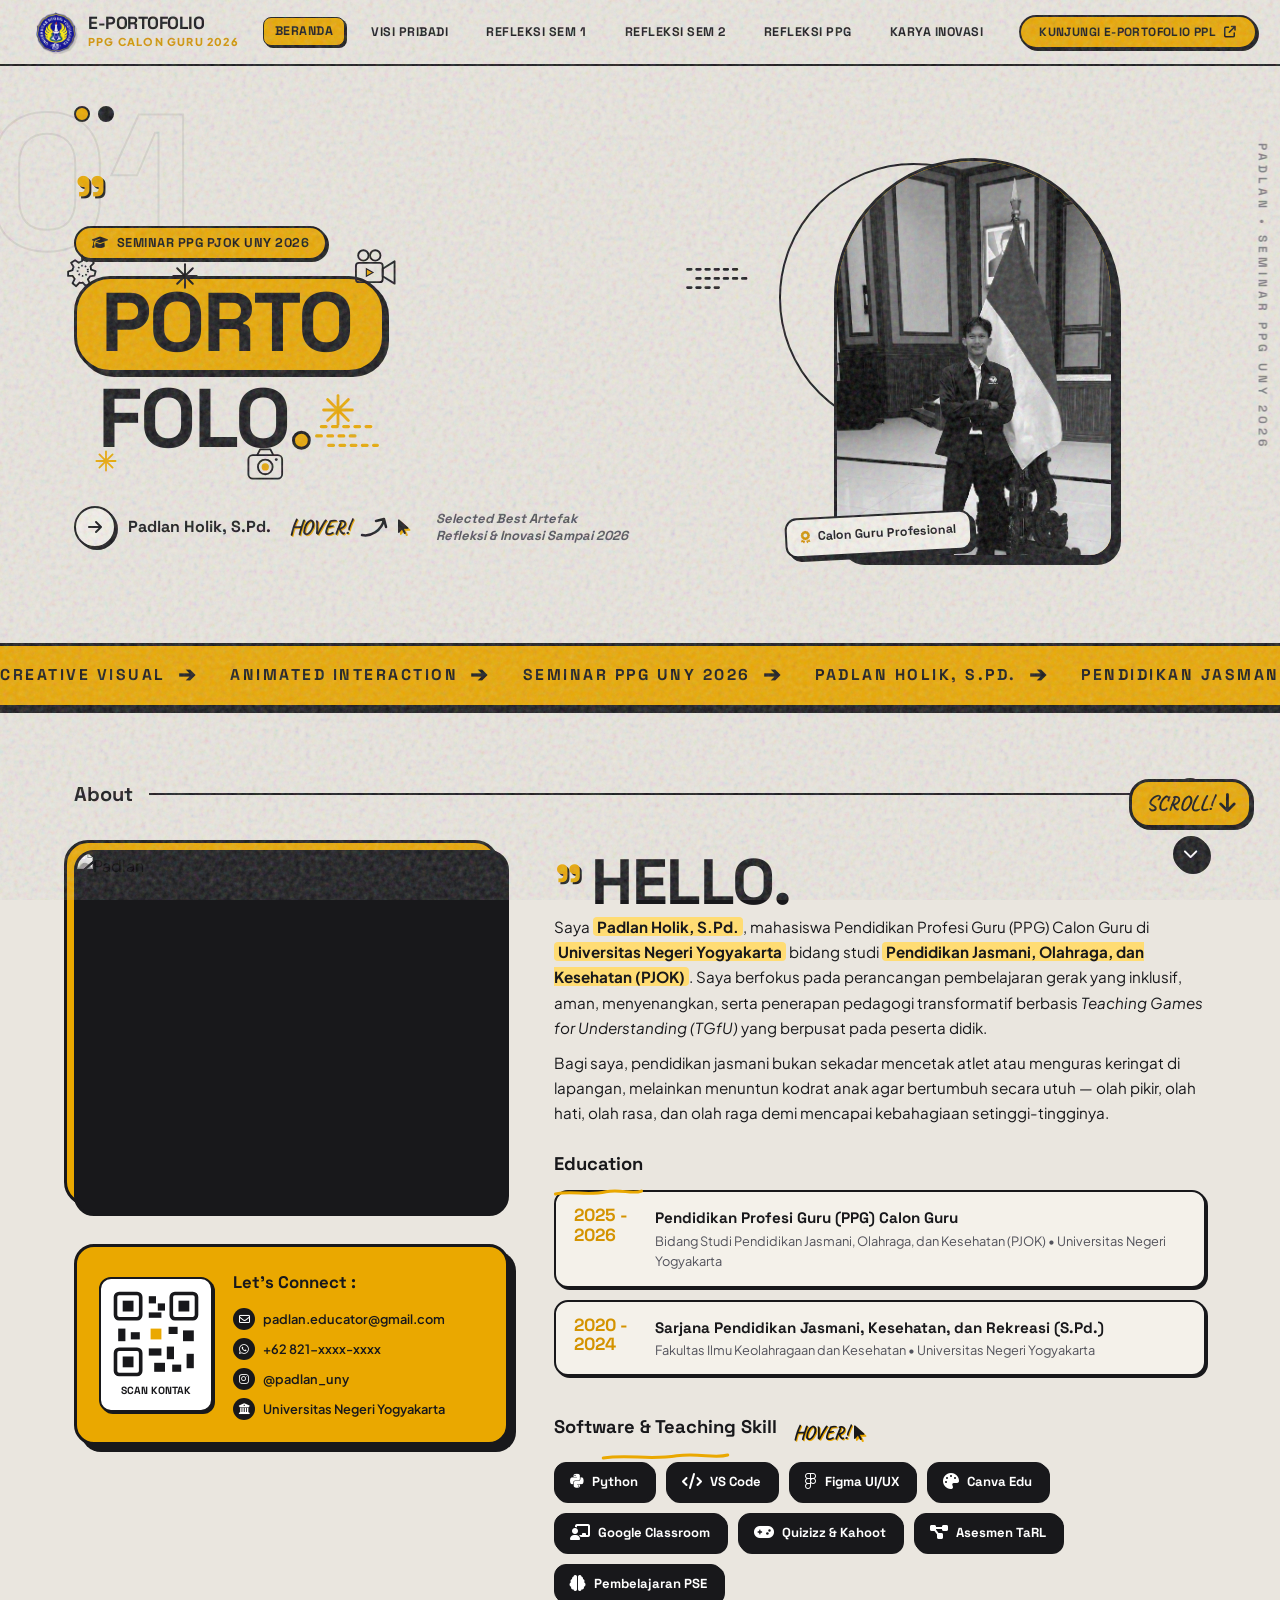
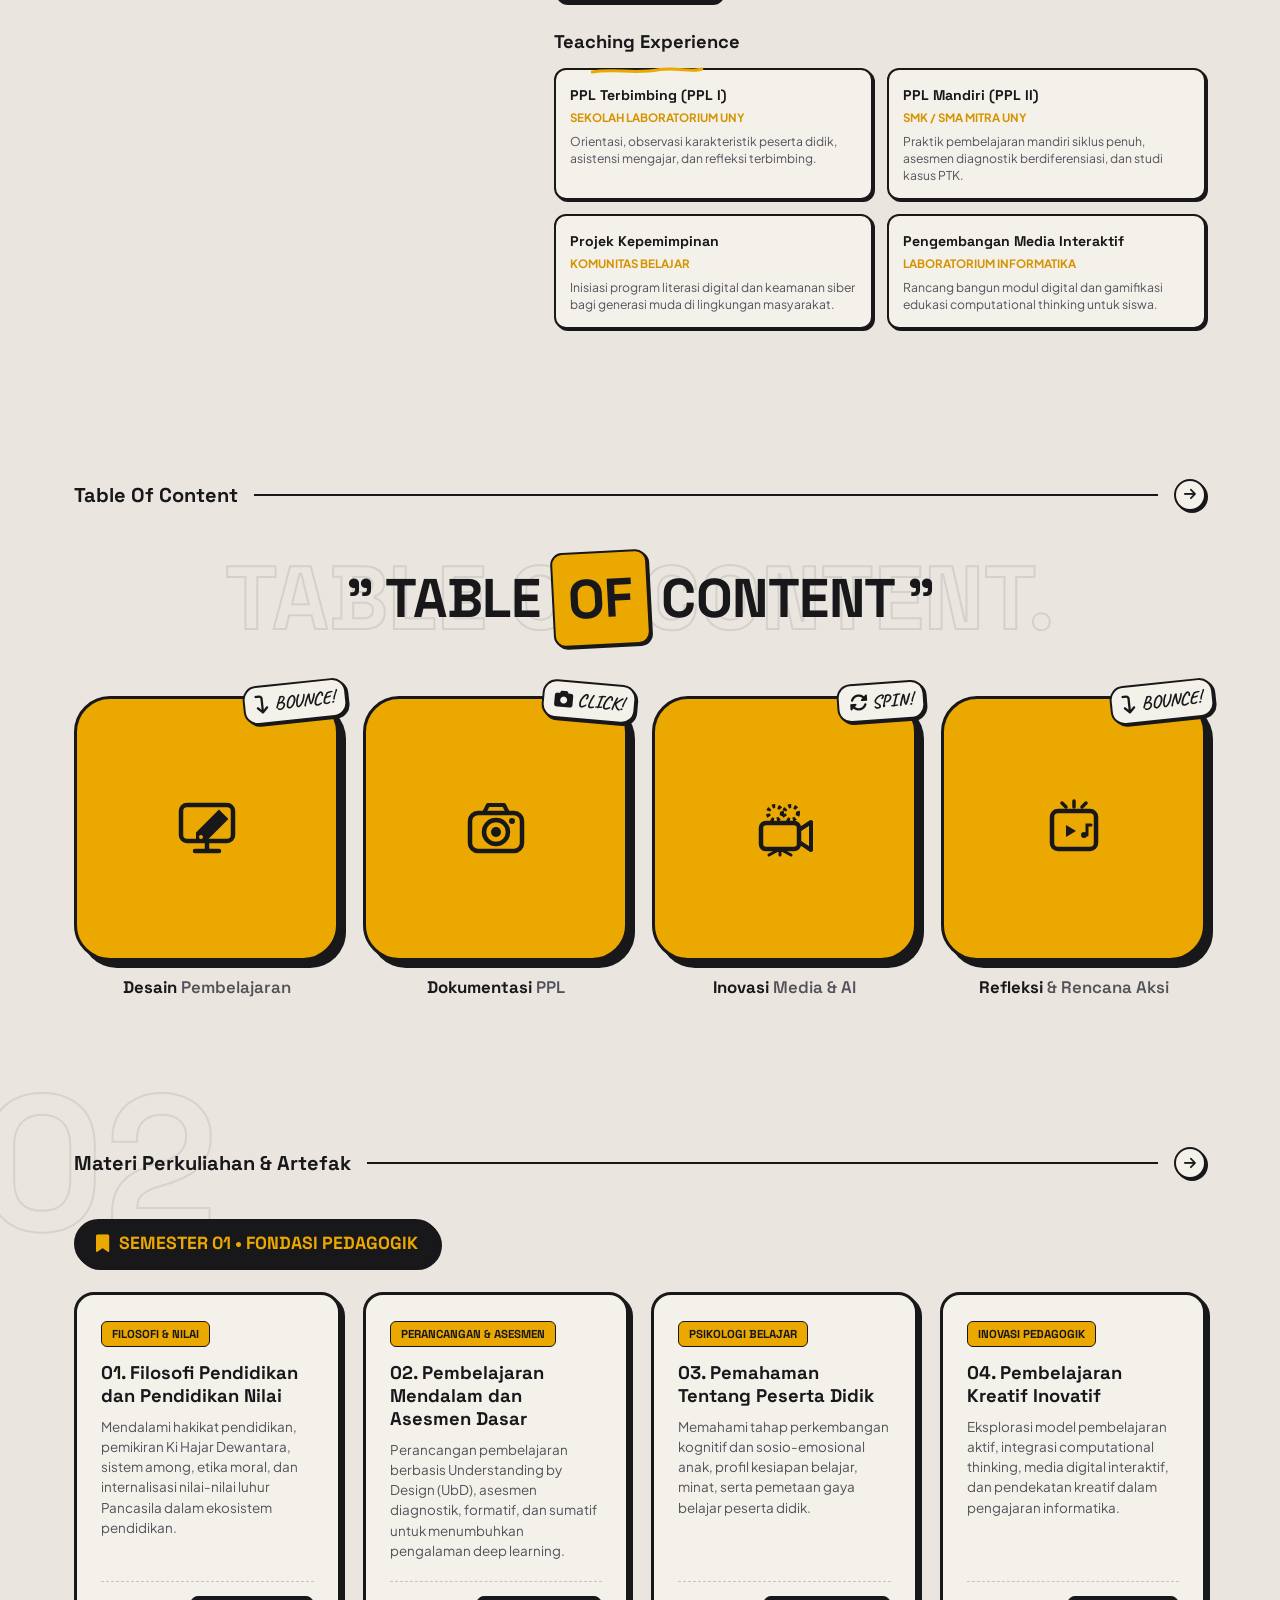
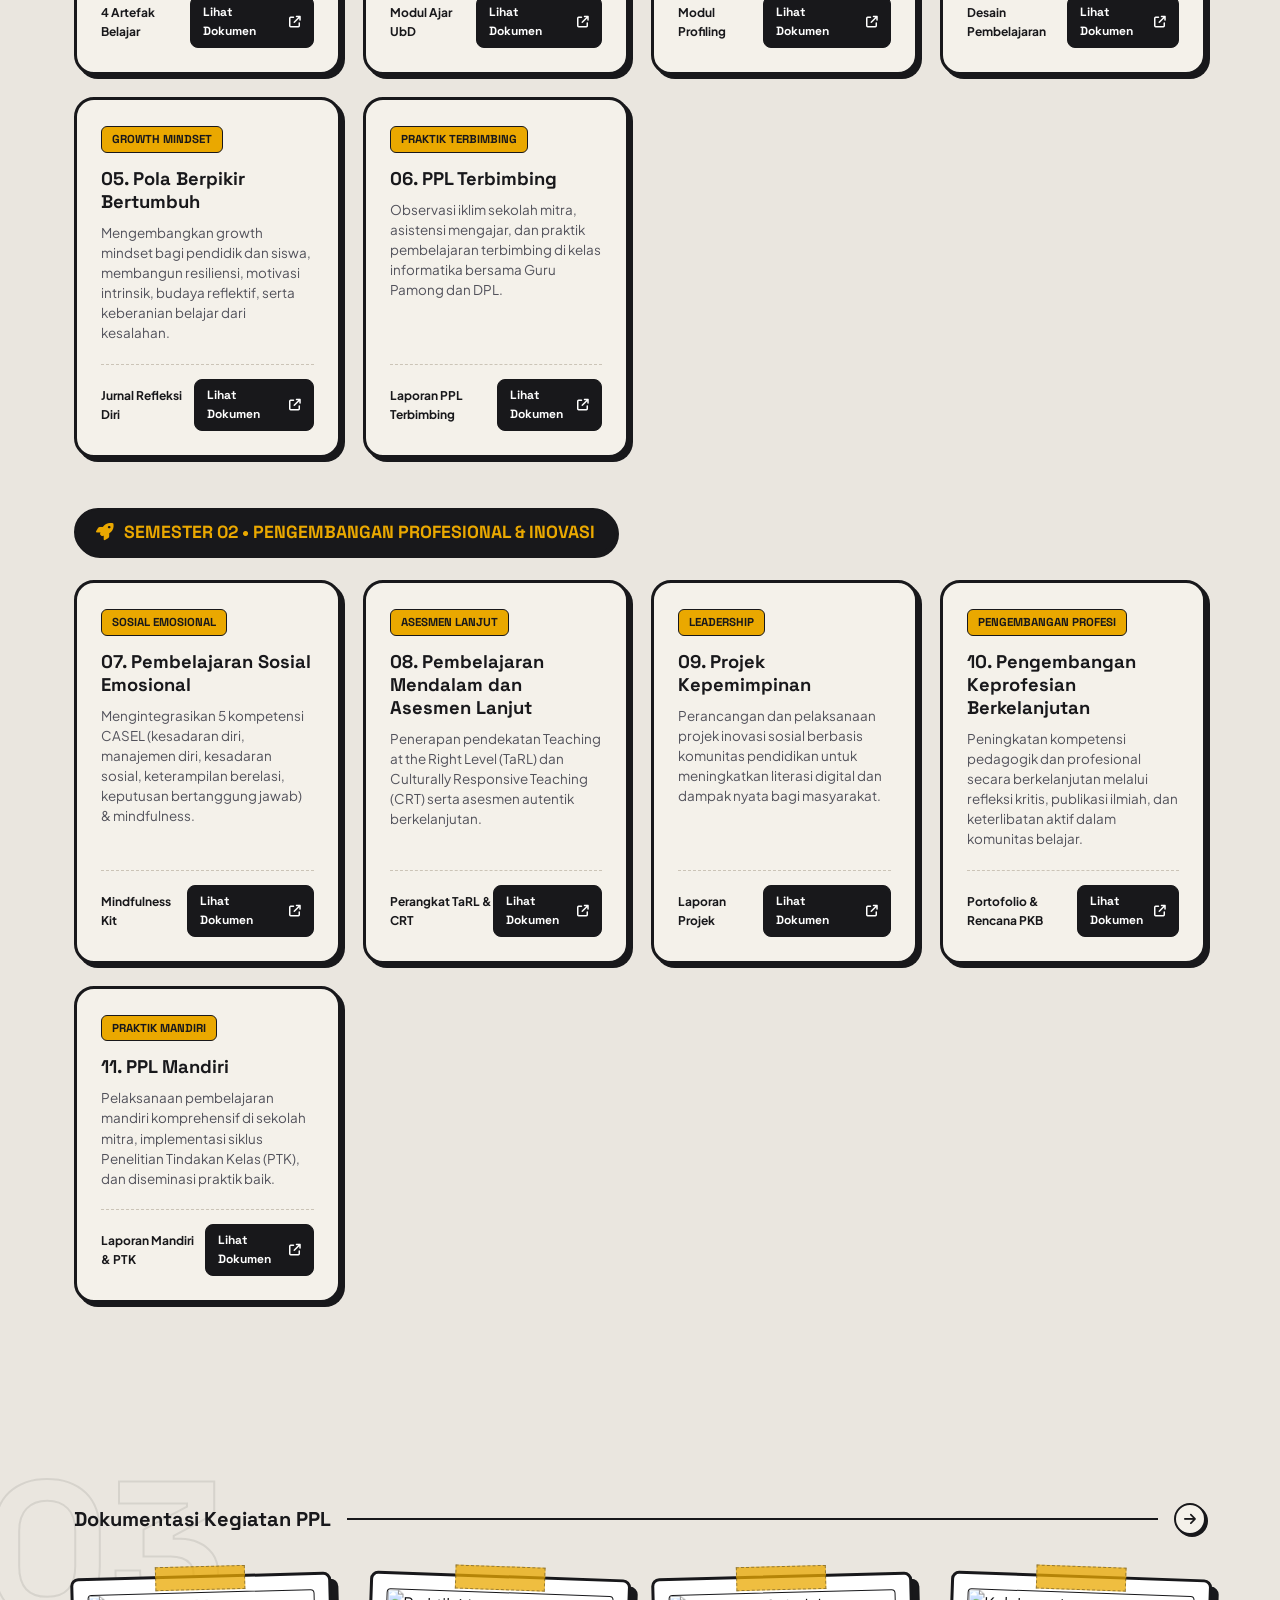
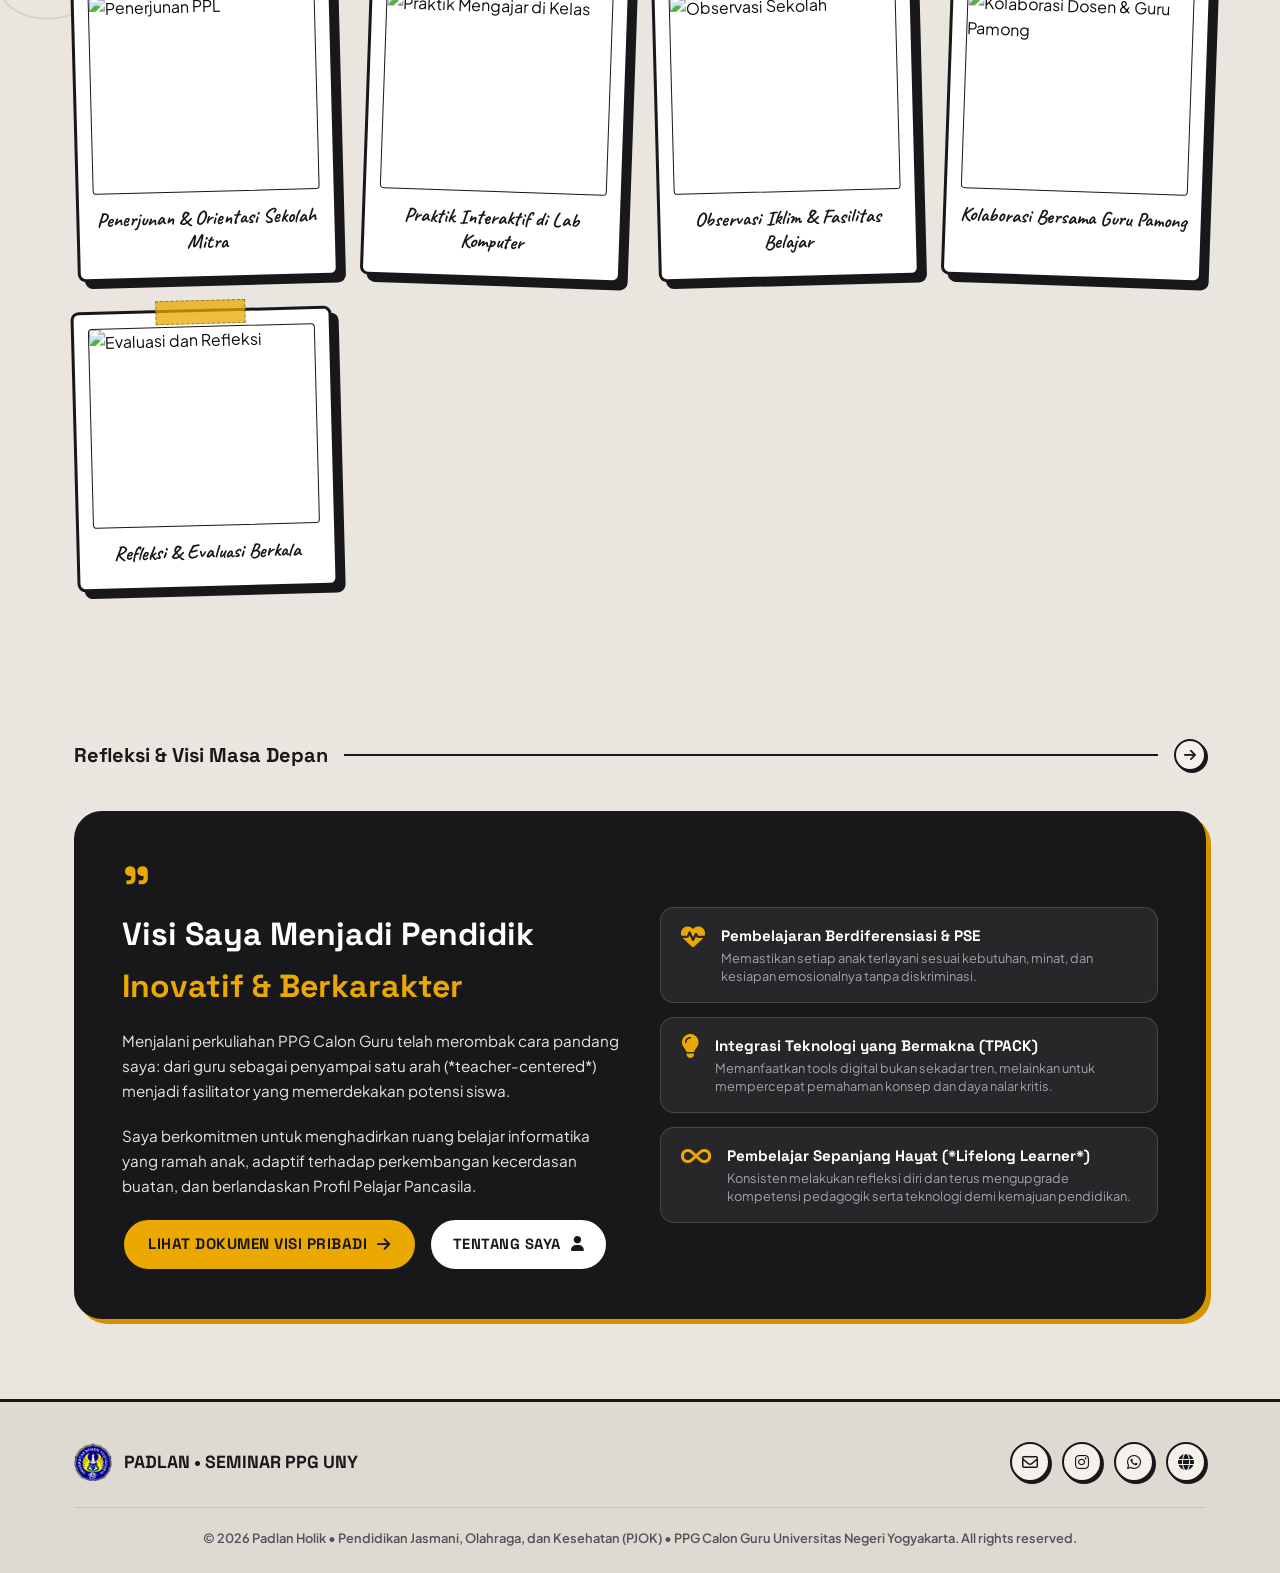
==== index.html @ 91b9e1df "first commit" ====
<!doctype html>
<html lang="id">
  <head>
    <meta charset="UTF-8" />
    <meta name="viewport" content="width=device-width, initial-scale=1.0" />
    <title>E-Portofolio Seminar Pendidikan | Padlan Holik - PPG Calon Guru UNY</title>
    <meta name="description" content="E-Portofolio Seminar Pendidikan Profesi Guru (PPG) Calon Guru Universitas Negeri Yogyakarta - Padlan Holik, Pendidikan Jasmani, Olahraga, dan Kesehatan (PJOK)." />

    <!-- Favicon -->
    <link rel="shortcut icon" href="images/Logo Uny outlitne.png" type="image/x-icon" />

    <!-- Font Awesome 6.5.1 -->
    <link rel="stylesheet" href="https://cdnjs.cloudflare.com/ajax/libs/font-awesome/6.5.1/css/all.min.css" />

    <!-- CSS Utama -->
    <link rel="stylesheet" href="css/style.css" />
  </head>

  <body>
    <!-- TEKSTUR KERTAS / GRAIN OVERLAY -->
    <div class="grain-overlay" aria-hidden="true"></div>

    <!-- RUNNING SIDE LABEL (Khas Desain Referensi) -->
    <div class="side-runner" aria-hidden="true">PADLAN • SEMINAR PPG UNY 2026</div>

    <!-- NAVBAR -->
    <header class="navbar">
      <div class="container nav-inner">
        <a href="index.html" class="brand">
          <img src="images/logo_uny.png" alt="Logo UNY" class="brand-logo" />
          <div class="brand-text">
            <span class="brand-title">E-PORTOFOLIO</span>
            <span class="brand-sub">PPG CALON GURU 2026</span>
          </div>
        </a>

        <nav class="nav-center-wrapper" id="navMenu">
          <ul class="nav-menu">
            <li><a href="index.html" class="nav-link active">Beranda</a></li>
            <li><a href="visi.html" class="nav-link">Visi Pribadi</a></li>
            <li><a href="sem1.html" class="nav-link">Refleksi Sem 1</a></li>
            <li><a href="sem2.html" class="nav-link">Refleksi Sem 2</a></li>
            <li><a href="refleksi-ppg.html" class="nav-link">Refleksi PPG</a></li>
            <li><a href="karya.html" class="nav-link">Karya Inovasi</a></li>
          </ul>
        </nav>

        <a href="https://e-portofolio-ppg-padlan.vercel.app/" target="_blank" class="btn-nav">
          <span>Kunjungi E-Portofolio PPL</span>
          <i class="fa-solid fa-arrow-up-right-from-square"></i>
        </a>

        <button class="nav-toggle" id="navToggle" aria-label="Buka Menu Navigasi">
          <i class="fa-solid fa-bars"></i>
        </button>
      </div>
    </header>

    <main>
      <!-- ==================== HERO SECTION ==================== -->
      <section class="hero" id="home">
        <!-- Watermark Angka 01 -->
        <div class="watermark-number" aria-hidden="true">01</div>

        <div class="container">
          <!-- Top Decorative Dots (Kuning & Hitam) -->
          <div class="hero-deco-dots">
            <div class="dot dot-mustard"></div>
            <div class="dot dot-charcoal"></div>
          </div>

          <div class="hero-grid">
            <!-- Sisi Kiri: Judul Raksasa & Doodles -->
            <div class="hero-left">
              <span class="quote-mark">”</span>

              <div class="hero-badge-wrapper">
                <span class="hero-pill-badge"> <i class="fa-solid fa-graduation-cap"></i> SEMINAR PPG PJOK UNY 2026 </span>
              </div>

              <div class="hero-title-block">
                <!-- Baris PORTO dengan Mustard Capsule Pas, Rapi, & Memantul (Bouncy) -->
                <div class="hero-title-row">
                  <div class="hero-word-porto-badge">
                    <!-- Hand-Drawn Doodle Gear (Atas Huruf P) -->
                    <svg class="hero-doodle doodle-gear" viewBox="0 0 60 60" fill="none" xmlns="http://www.w3.org/2000/svg">
                      <path
                        d="M26 6L28 12C29.5 12.5 31 13 32.5 14L38.5 11L42 16.5L37.5 21C38 22.5 38.2 24 38.2 25.5L44.5 27.5L43 33.5L37 34.5C36 36 35 37.5 33.8 38.5L36.5 44.5L31 47.5L27 43C25.5 43.5 24 43.5 22.5 43L18 48L13 44L16 38C15 37 14 35.5 13.2 34L7 34L7 28L13 26C13.2 24.5 13.8 23 14.5 21.8L11 16L16.5 12.5L21.5 16C23 15 24.5 14.2 26 13.8L26 6Z"
                        stroke="#18181B"
                        stroke-width="2.5"
                        stroke-linecap="round"
                        stroke-linejoin="round"
                      />
                      <circle cx="27" cy="27" r="7" stroke="#18181B" stroke-width="2.5" stroke-dasharray="2 3" />
                    </svg>

                    <h1 class="hero-word">PORTO</h1>

                    <!-- Hand-Drawn Doodle Video Camera (Atas Huruf O) -->
                    <svg class="hero-doodle doodle-video" viewBox="0 0 70 70" fill="none" xmlns="http://www.w3.org/2000/svg">
                      <rect x="8" y="24" width="36" height="26" rx="4" stroke="#18181B" stroke-width="2.5" />
                      <circle cx="18" cy="14" r="7" stroke="#18181B" stroke-width="2.5" />
                      <circle cx="34" cy="14" r="7" stroke="#18181B" stroke-width="2.5" />
                      <path d="M44 32L60 22V52L44 42V32Z" stroke="#18181B" stroke-width="2.5" stroke-linejoin="round" />
                      <polygon points="22,32 22,42 31,37" fill="#EAA800" stroke="#18181B" stroke-width="1.5" />
                    </svg>

                    <!-- Kilauan / Sparkle Kecil Bergetar di Atas PORTO -->
                    <svg class="hero-doodle doodle-sparkle-2" viewBox="0 0 40 40" fill="none" xmlns="http://www.w3.org/2000/svg">
                      <path d="M20 2V38M2 20H38M8 8L32 32M8 32L32 8" stroke="#18181B" stroke-width="3" stroke-linecap="round" />
                    </svg>
                  </div>

                  <!-- Garis Gerak / Motion Lines di Samping PORTO -->
                  <svg class="hero-motion-lines lines-porto" viewBox="0 0 80 35" fill="none" xmlns="http://www.w3.org/2000/svg">
                    <path d="M5 8H60M15 18H75M5 28H45" stroke="#18181B" stroke-width="3" stroke-linecap="round" stroke-dasharray="4 6" />
                  </svg>
                </div>

                <!-- Baris FOLO. dengan Kamera, Motion Lines, & Sparkle -->
                <div class="hero-word-folo-wrapper">
                  <div class="hero-word-folo">FOLO<span class="dot-period">.</span></div>

                  <!-- Hand-Drawn Doodle Camera (Bawah O) -->
                  <svg class="hero-doodle doodle-camera" viewBox="0 0 60 60" fill="none" xmlns="http://www.w3.org/2000/svg">
                    <rect x="6" y="18" width="46" height="32" rx="6" stroke="#18181B" stroke-width="2.5" />
                    <circle cx="29" cy="34" r="10" stroke="#18181B" stroke-width="2.5" />
                    <circle cx="29" cy="34" r="5" fill="#EAA800" />
                    <path d="M18 18L22 10H36L40 18" stroke="#18181B" stroke-width="2.5" stroke-linejoin="round" />
                    <circle cx="44" cy="24" r="2" fill="#18181B" />
                  </svg>

                  <!-- Hand-Drawn Sparkle (Samping FOLO) -->
                  <svg class="hero-doodle doodle-sparkle-1" viewBox="0 0 40 40" fill="none" xmlns="http://www.w3.org/2000/svg">
                    <path d="M20 2V38M2 20H38M7 7L33 33M7 33L33 7" stroke="#EAA800" stroke-width="3.5" stroke-linecap="round" />
                  </svg>

                  <!-- Sparkle Ketiga (Bawah Kiri) -->
                  <svg class="hero-doodle doodle-sparkle-3" viewBox="0 0 40 40" fill="none" xmlns="http://www.w3.org/2000/svg">
                    <path d="M20 4V36M4 20H36M9 9L31 31M9 31L31 9" stroke="#EAA800" stroke-width="3" stroke-linecap="round" />
                  </svg>

                  <!-- Garis Gerak / Motion Lines di Samping FOLO -->
                  <svg class="hero-motion-lines lines-folo" viewBox="0 0 75 30" fill="none" xmlns="http://www.w3.org/2000/svg">
                    <path d="M10 6H65M5 16H48M18 26H70" stroke="#EAA800" stroke-width="3.5" stroke-linecap="round" stroke-dasharray="5 7" />
                  </svg>
                </div>
              </div>

              <!-- Tombol Aksi Bawah, Anotasi "HOVER!", & Label Seleksi -->
              <div class="hero-footer-row">
                <a href="#about" class="btn-circle-arrow">
                  <span class="circle-icon"><i class="fa-solid fa-arrow-right"></i></span>
                  <span>Padlan Holik, S.Pd.</span>
                </a>

                <!-- Petunjuk Gerak Interaktif (HOVER Motion Cue) -->
                <div class="hero-hover-cue">
                  <span class="hover-cue-text">HOVER!</span>
                  <svg class="hover-cue-arrow" viewBox="0 0 32 24" fill="none" xmlns="http://www.w3.org/2000/svg">
                    <path d="M4 20C12 22 24 16 26 4M26 4L18 6M26 4L28 12" stroke="#18181B" stroke-width="2.5" stroke-linecap="round" stroke-linejoin="round" />
                  </svg>
                  <i class="fa-solid fa-arrow-pointer cue-cursor-icon"></i>
                </div>

                <div class="hero-selected-tag">
                  Selected Best Artefak<br />
                  Refleksi & Inovasi Sampai 2026
                </div>
              </div>
            </div>

            <!-- Sisi Kanan: Foto Profil dengan Lengkungan Mustard & Lingkaran Wireframe -->
            <div class="hero-right">
              <div class="hero-visual-wrapper">
                <!-- Wireframe Lingkaran -->
                <div class="visual-circle-outline"></div>

                <!-- Bentuk Lengkungan Kuning Mustard -->
                <div class="visual-mustard-arch">
                  <!-- Foto Profil Grayscale yang Proporsional & Rapi -->
                  <img src="images/foto hero.jpeg" alt="Padlan Holik - Mahasiswa PPG UNY" class="hero-person-img" />
                </div>

                <!-- Floating Tag -->
                <div class="hero-floating-tag">
                  <i class="fa-solid fa-award"></i>
                  <span>Calon Guru Profesional</span>
                </div>
              </div>
            </div>
          </div>
        </div>
      </section>
      <!-- ==================== MARQUEE BANNER (TEKS BERJALAN) ==================== -->
      <section class="marquee-strip" aria-label="Teks Berjalan Interaktif">
        <div class="marquee-track">
          <div class="marquee-content">
            <div class="marquee-item">CREATIVE VISUAL <span class="marquee-arrow">➔</span></div>
            <div class="marquee-item">ANIMATED INTERACTION <span class="marquee-arrow">➔</span></div>
            <div class="marquee-item">SEMINAR PPG UNY 2026 <span class="marquee-arrow">➔</span></div>
            <div class="marquee-item">PADLAN HOLIK, S.Pd. <span class="marquee-arrow">➔</span></div>
            <div class="marquee-item">PENDIDIKAN JASMANI (PJOK) <span class="marquee-arrow">➔</span></div>
            <div class="marquee-item">LIFELONG LEARNER <span class="marquee-arrow">➔</span></div>
          </div>
          <div class="marquee-content" aria-hidden="true">
            <div class="marquee-item">CREATIVE VISUAL <span class="marquee-arrow">➔</span></div>
            <div class="marquee-item">ANIMATED INTERACTION <span class="marquee-arrow">➔</span></div>
            <div class="marquee-item">SEMINAR PPG UNY 2026 <span class="marquee-arrow">➔</span></div>
            <div class="marquee-item">PADLAN HOLIK, S.Pd. <span class="marquee-arrow">➔</span></div>
            <div class="marquee-item">PENDIDIKAN JASMANI (PJOK) <span class="marquee-arrow">➔</span></div>
            <div class="marquee-item">LIFELONG LEARNER <span class="marquee-arrow">➔</span></div>
          </div>
        </div>
      </section>
      <!-- ==================== ABOUT SECTION ==================== -->
      <section class="about-section" id="about">
        <div class="container">
          <!-- Section Divider -->
          <div class="section-divider">
            <h2 class="section-divider-title">About</h2>
            <div class="section-divider-line"></div>
            <div class="section-divider-arrow"><i class="fa-solid fa-arrow-right"></i></div>
          </div>

          <div class="about-grid">
            <!-- Kolom Kiri: Foto Profil & Card Kontak dengan QR -->
            <div class="about-left">
              <div class="about-photo-card">
                <div class="about-photo-bg"></div>
                <div class="about-photo-wrapper">
                  <img src="images/ganteng.png" alt="Padlan" class="about-photo-img" />
                </div>
              </div>

              <!-- Kartu Kontak & QR Code (Let's Work Together) -->
              <div class="contact-qr-card">
                <div class="qr-code-box">
                  <!-- SVG Stylized QR Code -->
                  <svg viewBox="0 0 100 100" fill="none" xmlns="http://www.w3.org/2000/svg">
                    <!-- QR Corner 1 -->
                    <rect x="5" y="5" width="28" height="28" rx="4" stroke="#18181B" stroke-width="4" />
                    <rect x="13" y="13" width="12" height="12" fill="#18181B" />
                    <!-- QR Corner 2 -->
                    <rect x="67" y="5" width="28" height="28" rx="4" stroke="#18181B" stroke-width="4" />
                    <rect x="75" y="13" width="12" height="12" fill="#18181B" />
                    <!-- QR Corner 3 -->
                    <rect x="5" y="67" width="28" height="28" rx="4" stroke="#18181B" stroke-width="4" />
                    <rect x="13" y="75" width="12" height="12" fill="#18181B" />
                    <!-- Pattern Bits -->
                    <rect x="42" y="8" width="8" height="8" fill="#18181B" />
                    <rect x="52" y="16" width="8" height="8" fill="#18181B" />
                    <rect x="42" y="26" width="14" height="6" fill="#18181B" />
                    <rect x="8" y="44" width="8" height="14" fill="#18181B" />
                    <rect x="22" y="48" width="10" height="8" fill="#18181B" />
                    <rect x="44" y="44" width="12" height="12" fill="#EAA800" />
                    <rect x="64" y="42" width="10" height="8" fill="#18181B" />
                    <rect x="80" y="46" width="12" height="12" fill="#18181B" />
                    <rect x="42" y="66" width="14" height="8" fill="#18181B" />
                    <rect x="62" y="64" width="8" height="14" fill="#18181B" />
                    <rect x="48" y="82" width="12" height="10" fill="#18181B" />
                    <rect x="68" y="84" width="10" height="8" fill="#18181B" />
                    <rect x="84" y="72" width="8" height="16" fill="#18181B" />
                  </svg>
                  <span class="qr-label">Scan Kontak</span>
                </div>

                <div class="contact-info-list">
                  <h4 class="contact-title">Let's Connect :</h4>
                  <div class="contact-item">
                    <i class="fa-regular fa-envelope"></i>
                    <span>padlan.educator@gmail.com</span>
                  </div>
                  <div class="contact-item">
                    <i class="fa-brands fa-whatsapp"></i>
                    <span>+62 821-xxxx-xxxx</span>
                  </div>
                  <div class="contact-item">
                    <i class="fa-brands fa-instagram"></i>
                    <span>@padlan_uny</span>
                  </div>
                  <div class="contact-item">
                    <i class="fa-solid fa-building-columns"></i>
                    <span>Universitas Negeri Yogyakarta</span>
                  </div>
                </div>
              </div>
            </div>

            <!-- Kolom Kanan: Teks Perkenalan, Pendidikan, Skill, Pengalaman -->
            <div class="about-right">
              <div>
                <div class="about-hello-row">
                  <span class="quote-mark" style="font-size: 3.5rem">”</span>
                  <h3 class="about-hello-title">HELLO.</h3>
                </div>
                <p class="about-bio-text">
                  Saya <strong>Padlan Holik, S.Pd.</strong>, mahasiswa Pendidikan Profesi Guru (PPG) Calon Guru di <strong>Universitas Negeri Yogyakarta</strong> bidang studi <strong>Pendidikan Jasmani, Olahraga, dan Kesehatan (PJOK)</strong>. Saya berfokus pada perancangan
                  pembelajaran gerak yang inklusif, aman, menyenangkan, serta penerapan pedagogi transformatif berbasis <em>Teaching Games for Understanding (TGfU)</em> yang berpusat pada peserta didik.
                </p>
                <p class="about-bio-text" style="margin-top: 10px">
                  Bagi saya, pendidikan jasmani bukan sekadar mencetak atlet atau menguras keringat di lapangan, melainkan menuntun kodrat anak agar bertumbuh secara utuh — olah pikir, olah hati, olah rasa, dan olah raga demi mencapai kebahagiaan setinggi-tingginya.
                </p>
              </div>

              <!-- Pendidikan -->
              <div>
                <div class="squiggle-underline">
                  <h4 class="about-subblock-title">Education</h4>
                  <svg viewBox="0 0 120 12" fill="none"><path d="M2 8C25 3 45 11 70 5C90 1 105 9 118 4" stroke="#EAA800" stroke-width="4" stroke-linecap="round" /></svg>
                </div>

                <div class="edu-item">
                  <div class="edu-year">2025 -<br />2026</div>
                  <div class="edu-detail">
                    <h5>Pendidikan Profesi Guru (PPG) Calon Guru</h5>
                    <p>Bidang Studi Pendidikan Jasmani, Olahraga, dan Kesehatan (PJOK) • Universitas Negeri Yogyakarta</p>
                  </div>
                </div>

                <div class="edu-item">
                  <div class="edu-year">2020 -<br />2024</div>
                  <div class="edu-detail">
                    <h5>Sarjana Pendidikan Jasmani, Kesehatan, dan Rekreasi (S.Pd.)</h5>
                    <p>Fakultas Ilmu Keolahragaan dan Kesehatan • Universitas Negeri Yogyakarta</p>
                  </div>
                </div>
              </div>

              <!-- Software & Teaching Skills dengan Anotasi HOVER! -->
              <div>
                <div class="skills-header-row">
                  <div class="squiggle-underline">
                    <h4 class="about-subblock-title">Software & Teaching Skill</h4>
                    <svg viewBox="0 0 170 12" fill="none"><path d="M2 8C35 3 65 11 100 5C130 1 150 9 168 4" stroke="#EAA800" stroke-width="4" stroke-linecap="round" /></svg>
                  </div>
                  <!-- Petunjuk Gerak Interaktif (HOVER!) -->
                  <div class="skill-hover-cue">
                    <span class="hover-cue-text">HOVER!</span>
                    <i class="fa-solid fa-arrow-pointer cue-cursor-icon"></i>
                  </div>
                </div>

                <div class="skills-grid">
                  <div class="skill-badge"><i class="fa-brands fa-python"></i> Python</div>
                  <div class="skill-badge"><i class="fa-solid fa-code"></i> VS Code</div>
                  <div class="skill-badge"><i class="fa-brands fa-figma"></i> Figma UI/UX</div>
                  <div class="skill-badge"><i class="fa-solid fa-palette"></i> Canva Edu</div>
                  <div class="skill-badge"><i class="fa-solid fa-chalkboard-user"></i> Google Classroom</div>
                  <div class="skill-badge"><i class="fa-solid fa-gamepad"></i> Quizizz & Kahoot</div>
                  <div class="skill-badge"><i class="fa-solid fa-diagram-project"></i> Asesmen TaRL</div>
                  <div class="skill-badge"><i class="fa-solid fa-brain"></i> Pembelajaran PSE</div>
                </div>
              </div>

              <!-- Pengalaman Praktik (Working Experience) -->
              <div>
                <div class="squiggle-underline">
                  <h4 class="about-subblock-title">Teaching Experience</h4>
                  <svg viewBox="0 0 150 12" fill="none"><path d="M2 8C30 3 60 11 90 5C115 1 135 9 148 4" stroke="#EAA800" stroke-width="4" stroke-linecap="round" /></svg>
                </div>

                <div class="experience-grid">
                  <div class="exp-card">
                    <h5>PPL Terbimbing (PPL I)</h5>
                    <div class="exp-place">Sekolah Laboratorium UNY</div>
                    <p>Orientasi, observasi karakteristik peserta didik, asistensi mengajar, dan refleksi terbimbing.</p>
                  </div>

                  <div class="exp-card">
                    <h5>PPL Mandiri (PPL II)</h5>
                    <div class="exp-place">SMK / SMA Mitra UNY</div>
                    <p>Praktik pembelajaran mandiri siklus penuh, asesmen diagnostik berdiferensiasi, dan studi kasus PTK.</p>
                  </div>

                  <div class="exp-card">
                    <h5>Projek Kepemimpinan</h5>
                    <div class="exp-place">Komunitas Belajar</div>
                    <p>Inisiasi program literasi digital dan keamanan siber bagi generasi muda di lingkungan masyarakat.</p>
                  </div>

                  <div class="exp-card">
                    <h5>Pengembangan Media Interaktif</h5>
                    <div class="exp-place">Laboratorium Informatika</div>
                    <p>Rancang bangun modul digital dan gamifikasi edukasi computational thinking untuk siswa.</p>
                  </div>
                </div>
              </div>
            </div>
          </div>
        </div>
      </section>
      <!-- ==================== TABLE OF CONTENT SECTION (PERSIS REFERENSI) ==================== -->
      <section class="toc-section" id="toc">
        <div class="container">
          <!-- Section Divider -->
          <div class="section-divider">
            <h2 class="section-divider-title">Table Of Content</h2>
            <div class="section-divider-line"></div>
            <div class="section-divider-arrow"><i class="fa-solid fa-arrow-right"></i></div>
          </div>

          <div class="toc-header-area">
            <!-- Big Outline Watermark Text -->
            <div class="toc-watermark-outline" aria-hidden="true">TABLE OF CONTENT.</div>

            <h2 class="toc-main-title">
              <span>” TABLE</span>
              <span class="pill-of">OF</span>
              <span>CONTENT ”</span>
            </h2>
          </div>

          <!-- 4 Kotak Kuning Mustard Squircle (Sesuai Referensi + Motion Cues) -->
          <div class="toc-cards-grid">
            <!-- Card 1: Desain Pembelajaran (Icon Monitor & Pen) -->
            <a href="#materi" class="toc-card-link">
              <!-- Petunjuk Gerak: BOUNCE! -->
              <span class="toc-card-motion-cue cue-bounce"> <i class="fa-solid fa-arrow-turn-down"></i> BOUNCE! </span>
              <div class="toc-squircle">
                <svg class="icon-bounce-anim" width="68" height="68" viewBox="0 0 68 68" fill="none" xmlns="http://www.w3.org/2000/svg">
                  <!-- Monitor -->
                  <rect x="8" y="10" width="52" height="36" rx="6" stroke="#18181B" stroke-width="4.5" />
                  <!-- Stand -->
                  <path d="M34 46V56M22 56H46" stroke="#18181B" stroke-width="4.5" stroke-linecap="round" />
                  <!-- Pen / Stylus Tool -->
                  <path d="M46 16L54 24L32 46H24V38L46 16Z" fill="#18181B" stroke="#18181B" stroke-width="2" />
                  <circle cx="28" cy="42" r="2" fill="#EAA800" />
                </svg>
              </div>
              <div class="toc-card-label">Desain <span>Pembelajaran</span></div>
            </a>

            <!-- Card 2: Dokumentasi PPL (Icon Retro Camera) -->
            <a href="#dokumentasi" class="toc-card-link">
              <!-- Petunjuk Gerak: CLICK! -->
              <span class="toc-card-motion-cue cue-click"> <i class="fa-solid fa-camera"></i> CLICK! </span>
              <div class="toc-squircle">
                <svg class="icon-click-anim" width="68" height="68" viewBox="0 0 68 68" fill="none" xmlns="http://www.w3.org/2000/svg">
                  <!-- Body -->
                  <rect x="8" y="18" width="52" height="38" rx="8" stroke="#18181B" stroke-width="4.5" />
                  <!-- Lensa Tengah -->
                  <circle cx="34" cy="37" r="12" stroke="#18181B" stroke-width="4.5" />
                  <circle cx="34" cy="37" r="5" fill="#18181B" />
                  <!-- Flash & Shutter -->
                  <path d="M22 18L26 10H42L46 18" stroke="#18181B" stroke-width="4" stroke-linejoin="round" />
                  <circle cx="50" cy="26" r="3" fill="#18181B" />
                </svg>
              </div>
              <div class="toc-card-label">Dokumentasi <span>PPL</span></div>
            </a>

            <!-- Card 3: Inovasi Media & AI (Icon Video Camera) -->
            <a href="#materi" class="toc-card-link">
              <!-- Petunjuk Gerak: SPIN! -->
              <span class="toc-card-motion-cue cue-spin"> <i class="fa-solid fa-rotate"></i> SPIN! </span>
              <div class="toc-squircle">
                <svg class="icon-spin-anim" width="68" height="68" viewBox="0 0 68 68" fill="none" xmlns="http://www.w3.org/2000/svg">
                  <!-- Film Reels Berputar Halus -->
                  <circle class="icon-reel-spin-1" cx="24" cy="18" r="7" stroke="#18181B" stroke-width="4" stroke-dasharray="3 3" />
                  <circle class="icon-reel-spin-2" cx="40" cy="18" r="7" stroke="#18181B" stroke-width="4" stroke-dasharray="3 3" />
                  <!-- Camera Box -->
                  <rect x="10" y="28" width="38" height="26" rx="5" stroke="#18181B" stroke-width="4.5" />
                  <!-- Lens Triangle -->
                  <path d="M48 35L60 27V55L48 47V35Z" stroke="#18181B" stroke-width="4" stroke-linejoin="round" />
                  <!-- Mini Tripod Feet -->
                  <path d="M29 54V60M18 60L29 54L40 60" stroke="#18181B" stroke-width="3" stroke-linecap="round" />
                </svg>
              </div>
              <div class="toc-card-label">Inovasi <span>Media & AI</span></div>
            </a>

            <!-- Card 4: Refleksi & Aksi (Icon Sparkle & Editor Badge) -->
            <a href="#refleksi" class="toc-card-link">
              <!-- Petunjuk Gerak: BOUNCE! -->
              <span class="toc-card-motion-cue cue-bounce"> <i class="fa-solid fa-arrow-turn-down"></i> BOUNCE! </span>
              <div class="toc-squircle">
                <svg class="icon-bounce-anim" width="68" height="68" viewBox="0 0 68 68" fill="none" xmlns="http://www.w3.org/2000/svg">
                  <!-- Film Clapperboard / Window -->
                  <rect x="12" y="16" width="44" height="38" rx="6" stroke="#18181B" stroke-width="4.5" />
                  <!-- Play symbol -->
                  <polygon points="26,30 26,42 36,36" fill="#18181B" />
                  <!-- Music note -->
                  <circle cx="44" cy="40" r="3" fill="#18181B" />
                  <path d="M47 40V30H51" stroke="#18181B" stroke-width="3" stroke-linecap="round" />
                  <!-- Top Sparkles -->
                  <path d="M34 6V12M22 8L26 12M46 8L42 12" stroke="#18181B" stroke-width="3.5" stroke-linecap="round" />
                </svg>
              </div>
              <div class="toc-card-label">Refleksi <span>& Rencana Aksi</span></div>
            </a>
          </div>
        </div>
      </section>
      <!-- ==================== MATERI PERKULIAHAN & ARTEFAK ==================== -->
      <section class="materi-section" id="materi">
        <div class="watermark-number" aria-hidden="true">02</div>
        <div class="container">
          <!-- Section Divider -->
          <div class="section-divider">
            <h2 class="section-divider-title">Materi Perkuliahan & Artefak</h2>
            <div class="section-divider-line"></div>
            <div class="section-divider-arrow"><i class="fa-solid fa-arrow-right"></i></div>
          </div>

          <!-- SEMESTER 01 -->
          <div class="semester-block">
            <div class="semester-badge-title">
              <i class="fa-solid fa-bookmark"></i>
              <span>SEMESTER 01 • FONDASI PEDAGOGIK</span>
            </div>

            <div class="materi-cards-grid">
              <!-- Card 1 -->
              <div class="course-card">
                <div>
                  <span class="course-card-tag">Filosofi & Nilai</span>
                  <h4>01. Filosofi Pendidikan dan Pendidikan Nilai</h4>
                  <p>Mendalami hakikat pendidikan, pemikiran Ki Hajar Dewantara, sistem among, etika moral, dan internalisasi nilai-nilai luhur Pancasila dalam ekosistem pendidikan.</p>
                </div>
                <div class="course-card-footer">
                  <span style="font-size: 0.75rem; font-weight: 700">4 Artefak Belajar</span>
                  <a href="https://e-portofolio-ppg-padlan.vercel.app/" target="_blank" class="btn-artefak">
                    <span>Lihat Dokumen</span>
                    <i class="fa-solid fa-arrow-up-right-from-square"></i>
                  </a>
                </div>
              </div>

              <!-- Card 2 -->
              <div class="course-card">
                <div>
                  <span class="course-card-tag">Perancangan & Asesmen</span>
                  <h4>02. Pembelajaran Mendalam dan Asesmen Dasar</h4>
                  <p>Perancangan pembelajaran berbasis Understanding by Design (UbD), asesmen diagnostik, formatif, dan sumatif untuk menumbuhkan pengalaman deep learning.</p>
                </div>
                <div class="course-card-footer">
                  <span style="font-size: 0.75rem; font-weight: 700">Modul Ajar UbD</span>
                  <a href="https://e-portofolio-ppg-padlan.vercel.app/" target="_blank" class="btn-artefak">
                    <span>Lihat Dokumen</span>
                    <i class="fa-solid fa-arrow-up-right-from-square"></i>
                  </a>
                </div>
              </div>

              <!-- Card 3 -->
              <div class="course-card">
                <div>
                  <span class="course-card-tag">Psikologi Belajar</span>
                  <h4>03. Pemahaman Tentang Peserta Didik</h4>
                  <p>Memahami tahap perkembangan kognitif dan sosio-emosional anak, profil kesiapan belajar, minat, serta pemetaan gaya belajar peserta didik.</p>
                </div>
                <div class="course-card-footer">
                  <span style="font-size: 0.75rem; font-weight: 700">Modul Profiling</span>
                  <a href="https://e-portofolio-ppg-padlan.vercel.app/" target="_blank" class="btn-artefak">
                    <span>Lihat Dokumen</span>
                    <i class="fa-solid fa-arrow-up-right-from-square"></i>
                  </a>
                </div>
              </div>

              <!-- Card 4 -->
              <div class="course-card">
                <div>
                  <span class="course-card-tag">Inovasi Pedagogik</span>
                  <h4>04. Pembelajaran Kreatif Inovatif</h4>
                  <p>Eksplorasi model pembelajaran aktif, integrasi computational thinking, media digital interaktif, dan pendekatan kreatif dalam pengajaran informatika.</p>
                </div>
                <div class="course-card-footer">
                  <span style="font-size: 0.75rem; font-weight: 700">Desain Pembelajaran</span>
                  <a href="https://e-portofolio-ppg-padlan.vercel.app/" target="_blank" class="btn-artefak">
                    <span>Lihat Dokumen</span>
                    <i class="fa-solid fa-arrow-up-right-from-square"></i>
                  </a>
                </div>
              </div>

              <!-- Card 5 -->
              <div class="course-card">
                <div>
                  <span class="course-card-tag">Growth Mindset</span>
                  <h4>05. Pola Berpikir Bertumbuh</h4>
                  <p>Mengembangkan growth mindset bagi pendidik dan siswa, membangun resiliensi, motivasi intrinsik, budaya reflektif, serta keberanian belajar dari kesalahan.</p>
                </div>
                <div class="course-card-footer">
                  <span style="font-size: 0.75rem; font-weight: 700">Jurnal Refleksi Diri</span>
                  <a href="https://e-portofolio-ppg-padlan.vercel.app/" target="_blank" class="btn-artefak">
                    <span>Lihat Dokumen</span>
                    <i class="fa-solid fa-arrow-up-right-from-square"></i>
                  </a>
                </div>
              </div>

              <!-- Card 6 -->
              <div class="course-card">
                <div>
                  <span class="course-card-tag">Praktik Terbimbing</span>
                  <h4>06. PPL Terbimbing</h4>
                  <p>Observasi iklim sekolah mitra, asistensi mengajar, dan praktik pembelajaran terbimbing di kelas informatika bersama Guru Pamong dan DPL.</p>
                </div>
                <div class="course-card-footer">
                  <span style="font-size: 0.75rem; font-weight: 700">Laporan PPL Terbimbing</span>
                  <a href="https://e-portofolio-ppg-padlan.vercel.app/" target="_blank" class="btn-artefak">
                    <span>Lihat Dokumen</span>
                    <i class="fa-solid fa-arrow-up-right-from-square"></i>
                  </a>
                </div>
              </div>
            </div>
          </div>

          <!-- SEMESTER 02 -->
          <div class="semester-block">
            <div class="semester-badge-title">
              <i class="fa-solid fa-rocket"></i>
              <span>SEMESTER 02 • PENGEMBANGAN PROFESIONAL & INOVASI</span>
            </div>

            <div class="materi-cards-grid">
              <!-- Card 7 -->
              <div class="course-card">
                <div>
                  <span class="course-card-tag">Sosial Emosional</span>
                  <h4>07. Pembelajaran Sosial Emosional</h4>
                  <p>Mengintegrasikan 5 kompetensi CASEL (kesadaran diri, manajemen diri, kesadaran sosial, keterampilan berelasi, keputusan bertanggung jawab) & mindfulness.</p>
                </div>
                <div class="course-card-footer">
                  <span style="font-size: 0.75rem; font-weight: 700">Mindfulness Kit</span>
                  <a href="https://e-portofolio-ppg-padlan.vercel.app/" target="_blank" class="btn-artefak">
                    <span>Lihat Dokumen</span>
                    <i class="fa-solid fa-arrow-up-right-from-square"></i>
                  </a>
                </div>
              </div>

              <!-- Card 8 -->
              <div class="course-card">
                <div>
                  <span class="course-card-tag">Asesmen Lanjut</span>
                  <h4>08. Pembelajaran Mendalam dan Asesmen Lanjut</h4>
                  <p>Penerapan pendekatan Teaching at the Right Level (TaRL) dan Culturally Responsive Teaching (CRT) serta asesmen autentik berkelanjutan.</p>
                </div>
                <div class="course-card-footer">
                  <span style="font-size: 0.75rem; font-weight: 700">Perangkat TaRL & CRT</span>
                  <a href="https://e-portofolio-ppg-padlan.vercel.app/" target="_blank" class="btn-artefak">
                    <span>Lihat Dokumen</span>
                    <i class="fa-solid fa-arrow-up-right-from-square"></i>
                  </a>
                </div>
              </div>

              <!-- Card 9 -->
              <div class="course-card">
                <div>
                  <span class="course-card-tag">Leadership</span>
                  <h4>09. Projek Kepemimpinan</h4>
                  <p>Perancangan dan pelaksanaan projek inovasi sosial berbasis komunitas pendidikan untuk meningkatkan literasi digital dan dampak nyata bagi masyarakat.</p>
                </div>
                <div class="course-card-footer">
                  <span style="font-size: 0.75rem; font-weight: 700">Laporan Projek</span>
                  <a href="https://e-portofolio-ppg-padlan.vercel.app/" target="_blank" class="btn-artefak">
                    <span>Lihat Dokumen</span>
                    <i class="fa-solid fa-arrow-up-right-from-square"></i>
                  </a>
                </div>
              </div>

              <!-- Card 10 -->
              <div class="course-card">
                <div>
                  <span class="course-card-tag">Pengembangan Profesi</span>
                  <h4>10. Pengembangan Keprofesian Berkelanjutan</h4>
                  <p>Peningkatan kompetensi pedagogik dan profesional secara berkelanjutan melalui refleksi kritis, publikasi ilmiah, dan keterlibatan aktif dalam komunitas belajar.</p>
                </div>
                <div class="course-card-footer">
                  <span style="font-size: 0.75rem; font-weight: 700">Portofolio & Rencana PKB</span>
                  <a href="https://e-portofolio-ppg-padlan.vercel.app/" target="_blank" class="btn-artefak">
                    <span>Lihat Dokumen</span>
                    <i class="fa-solid fa-arrow-up-right-from-square"></i>
                  </a>
                </div>
              </div>

              <!-- Card 11 -->
              <div class="course-card">
                <div>
                  <span class="course-card-tag">Praktik Mandiri</span>
                  <h4>11. PPL Mandiri</h4>
                  <p>Pelaksanaan pembelajaran mandiri komprehensif di sekolah mitra, implementasi siklus Penelitian Tindakan Kelas (PTK), dan diseminasi praktik baik.</p>
                </div>
                <div class="course-card-footer">
                  <span style="font-size: 0.75rem; font-weight: 700">Laporan Mandiri & PTK</span>
                  <a href="https://e-portofolio-ppg-padlan.vercel.app/" target="_blank" class="btn-artefak">
                    <span>Lihat Dokumen</span>
                    <i class="fa-solid fa-arrow-up-right-from-square"></i>
                  </a>
                </div>
              </div>
            </div>
          </div>
        </div>
      </section>
      <!-- ==================== DOKUMENTASI PPL (POLAROID STYLE) ==================== -->
      <section class="dok-section" id="dokumentasi">
        <div class="watermark-number" aria-hidden="true">03</div>
        <div class="container">
          <!-- Section Divider -->
          <div class="section-divider">
            <h2 class="section-divider-title">Dokumentasi Kegiatan PPL</h2>
            <div class="section-divider-line"></div>
            <div class="section-divider-arrow"><i class="fa-solid fa-arrow-right"></i></div>
          </div>

          <div class="dok-grid">
            <!-- Polaroid 1 -->
            <div class="polaroid-card" data-index="0">
              <div class="polaroid-tape"></div>
              <div class="polaroid-img-wrapper">
                <img src="images/penerjunan_ppl.jpeg" alt="Penerjunan PPL" />
                <span class="polaroid-zoom-hint"><i class="fa-solid fa-magnifying-glass-plus"></i> LIHAT FULL</span>
              </div>
              <p class="polaroid-caption">Penerjunan & Orientasi Sekolah Mitra</p>
            </div>

            <!-- Polaroid 2 -->
            <div class="polaroid-card" data-index="1">
              <div class="polaroid-tape"></div>
              <div class="polaroid-img-wrapper">
                <img src="images/praktik1.jpeg" alt="Praktik Mengajar di Kelas" />
                <span class="polaroid-zoom-hint"><i class="fa-solid fa-magnifying-glass-plus"></i> LIHAT FULL</span>
              </div>
              <p class="polaroid-caption">Praktik Interaktif di Lab Komputer</p>
            </div>

            <!-- Polaroid 3 -->
            <div class="polaroid-card" data-index="2">
              <div class="polaroid-tape"></div>
              <div class="polaroid-img-wrapper">
                <img src="images/Observasi-lingkungan.jpeg" alt="Observasi Sekolah" />
                <span class="polaroid-zoom-hint"><i class="fa-solid fa-magnifying-glass-plus"></i> LIHAT FULL</span>
              </div>
              <p class="polaroid-caption">Observasi Iklim & Fasilitas Belajar</p>
            </div>

            <!-- Polaroid 4 -->
            <div class="polaroid-card" data-index="3">
              <div class="polaroid-tape"></div>
              <div class="polaroid-img-wrapper">
                <img src="images/Foto_bareng.jpeg" alt="Kolaborasi Dosen & Guru Pamong" />
                <span class="polaroid-zoom-hint"><i class="fa-solid fa-magnifying-glass-plus"></i> LIHAT FULL</span>
              </div>
              <p class="polaroid-caption">Kolaborasi Bersama Guru Pamong</p>
            </div>

            <!-- Polaroid 5 -->
            <div class="polaroid-card" data-index="4">
              <div class="polaroid-tape"></div>
              <div class="polaroid-img-wrapper">
                <img src="images/evaluasi.jpeg" alt="Evaluasi dan Refleksi" />
                <span class="polaroid-zoom-hint"><i class="fa-solid fa-magnifying-glass-plus"></i> LIHAT FULL</span>
              </div>
              <p class="polaroid-caption">Refleksi & Evaluasi Berkala</p>
            </div>
          </div>
        </div>
      </section>
      <!-- ==================== REFLEKSI & VISI GURU ==================== -->
      <section class="refleksi-section" id="refleksi">
        <div class="container">
          <!-- Section Divider -->
          <div class="section-divider">
            <h2 class="section-divider-title">Refleksi & Visi Masa Depan</h2>
            <div class="section-divider-line"></div>
            <div class="section-divider-arrow"><i class="fa-solid fa-arrow-right"></i></div>
          </div>

          <div class="refleksi-banner">
            <div class="refleksi-grid">
              <div class="refleksi-text">
                <span class="quote-mark" style="font-size: 3.5rem">”</span>
                <h3>Visi Saya Menjadi Pendidik <span>Inovatif & Berkarakter</span></h3>
                <p>Menjalani perkuliahan PPG Calon Guru telah merombak cara pandang saya: dari guru sebagai penyampai satu arah (*teacher-centered*) menjadi fasilitator yang memerdekakan potensi siswa.</p>
                <p>Saya berkomitmen untuk menghadirkan ruang belajar informatika yang ramah anak, adaptif terhadap perkembangan kecerdasan buatan, dan berlandaskan Profil Pelajar Pancasila.</p>
                <div style="display: flex; gap: 12px; flex-wrap: wrap; margin-top: 16px">
                  <a href="visi.html" class="btn-primary">
                    <span>Lihat Dokumen Visi Pribadi</span>
                    <i class="fa-solid fa-arrow-right"></i>
                  </a>
                  <a href="#about" class="btn-outline">
                    <span>Tentang Saya</span>
                    <i class="fa-solid fa-user"></i>
                  </a>
                </div>
              </div>

              <div class="refleksi-cards-wrapper">
                <div class="refleksi-pill-card">
                  <i class="fa-solid fa-heart-pulse"></i>
                  <div>
                    <h5>Pembelajaran Berdiferensiasi & PSE</h5>
                    <p>Memastikan setiap anak terlayani sesuai kebutuhan, minat, dan kesiapan emosionalnya tanpa diskriminasi.</p>
                  </div>
                </div>

                <div class="refleksi-pill-card">
                  <i class="fa-solid fa-lightbulb"></i>
                  <div>
                    <h5>Integrasi Teknologi yang Bermakna (TPACK)</h5>
                    <p>Memanfaatkan tools digital bukan sekadar tren, melainkan untuk mempercepat pemahaman konsep dan daya nalar kritis.</p>
                  </div>
                </div>

                <div class="refleksi-pill-card">
                  <i class="fa-solid fa-infinity"></i>
                  <div>
                    <h5>Pembelajar Sepanjang Hayat (*Lifelong Learner*)</h5>
                    <p>Konsisten melakukan refleksi diri dan terus mengupgrade kompetensi pedagogik serta teknologi demi kemajuan pendidikan.</p>
                  </div>
                </div>
              </div>
            </div>
          </div>
        </div>
      </section>
    </main>

    <!-- ==================== FOOTER ==================== -->
    <footer class="footer">
      <div class="container">
        <div class="footer-inner">
          <div class="footer-brand">
            <img src="images/logo_uny.png" alt="Logo UNY" style="height: 38px" />
            <span style="font-family: var(--font-display); font-weight: 900; font-size: 1.1rem; color: var(--charcoal)"> PADLAN • SEMINAR PPG UNY </span>
          </div>

          <div class="footer-socials">
            <a href="mailto:padlan.educator@gmail.com" class="social-circle-btn" title="Email"><i class="fa-regular fa-envelope"></i></a>
            <a href="https://instagram.com" target="_blank" class="social-circle-btn" title="Instagram"><i class="fa-brands fa-instagram"></i></a>
            <a href="https://wa.me/" target="_blank" class="social-circle-btn" title="WhatsApp"><i class="fa-brands fa-whatsapp"></i></a>
            <a href="https://e-portofolio-ppg-padlan.vercel.app/" target="_blank" class="social-circle-btn" title="E-Portofolio Eksternal"><i class="fa-solid fa-globe"></i></a>
          </div>
        </div>

        <div class="footer-bottom">
          <p>© 2026 Padlan Holik • Pendidikan Jasmani, Olahraga, dan Kesehatan (PJOK) • PPG Calon Guru Universitas Negeri Yogyakarta. All rights reserved.</p>
        </div>
      </div>
    </footer>

    <!-- LIGHTBOX MODAL DOKUMENTASI PPL (FULLSCREEN PHOTO PREVIEW) -->
    <div class="lightbox-modal" id="lightboxModal" aria-hidden="true" role="dialog" aria-label="Pratinjau Foto Dokumentasi PPL">
      <div class="lightbox-overlay" id="lightboxOverlay"></div>
      <div class="lightbox-container">
        <button class="lightbox-close-btn" id="lightboxClose" aria-label="Tutup Pratinjau">
          <i class="fa-solid fa-xmark"></i>
        </button>
        <button class="lightbox-nav-btn lightbox-prev" id="lightboxPrev" aria-label="Foto Sebelumnya">
          <i class="fa-solid fa-chevron-left"></i>
        </button>
        <button class="lightbox-nav-btn lightbox-next" id="lightboxNext" aria-label="Foto Selanjutnya">
          <i class="fa-solid fa-chevron-right"></i>
        </button>
        <div class="lightbox-polaroid">
          <div class="lightbox-tape"></div>
          <div class="lightbox-img-box">
            <img src="" alt="" id="lightboxImg" />
          </div>
          <div class="lightbox-footer">
            <p class="lightbox-caption" id="lightboxCaption"></p>
            <span class="lightbox-counter" id="lightboxCounter">1 / 5</span>
          </div>
        </div>
      </div>
    </div>

    <!-- FLOATING SCROLL INDICATOR ("SCROLL!") -->
    <a href="#about" class="floating-scroll-cue" id="scrollCue" title="Scroll ke Konten Berikutnya">
      <div class="scroll-cue-pill">
        <span>SCROLL!</span>
        <i class="fa-solid fa-arrow-down"></i>
      </div>
      <div class="scroll-cue-circle">
        <i class="fa-solid fa-chevron-down"></i>
      </div>
    </a>

    <script>
      // 1. Mobile Navbar Toggle
      const navToggle = document.getElementById("navToggle");
      const navMenu = document.getElementById("navMenu");
      if (navToggle && navMenu) {
        navToggle.addEventListener("click", () => {
          navMenu.classList.toggle("show");
          const icon = navToggle.querySelector("i");
          if (icon) {
            icon.classList.toggle("fa-bars");
            icon.classList.toggle("fa-xmark");
          }
        });

        document.querySelectorAll(".nav-link").forEach((link) => {
          link.addEventListener("click", () => {
            navMenu.classList.remove("show");
            const icon = navToggle.querySelector("i");
            if (icon) {
              icon.classList.add("fa-bars");
              icon.classList.remove("fa-xmark");
            }
          });
        });
      }

      // 2. Interactive Mouse Parallax in Hero Section
      const heroVisual = document.querySelector(".hero-visual-wrapper");
      const heroPerson = document.querySelector(".hero-person-img");
      const heroArch = document.querySelector(".visual-mustard-arch");
      const heroCircle = document.querySelector(".visual-circle-outline");
      const heroFloatingTag = document.querySelector(".hero-floating-tag");

      if (heroVisual && window.innerWidth > 992) {
        document.addEventListener("mousemove", (e) => {
          const x = (window.innerWidth / 2 - e.clientX) / 45;
          const y = (window.innerHeight / 2 - e.clientY) / 45;

          if (heroPerson) heroPerson.style.transform = `translate(${x * 1.1}px, ${y * 1.1}px) scale(1.03)`;
          if (heroArch) heroArch.style.transform = `translate(${x * 0.5}px, ${y * 0.5}px)`;
          if (heroCircle) heroCircle.style.transform = `translate(${x * -0.7}px, ${y * -0.7}px)`;
          if (heroFloatingTag) heroFloatingTag.style.transform = `translate(${x * 1.6}px, ${y * 1.6}px) rotate(-3deg)`;
        });
      }

      // 3. Floating Scroll Indicator ("SCROLL!") Auto Hide on Deep Scroll
      const scrollCue = document.getElementById("scrollCue");
      if (scrollCue) {
        window.addEventListener("scroll", () => {
          if (window.scrollY > 900) {
            scrollCue.style.opacity = "0";
            scrollCue.style.pointerEvents = "none";
          } else {
            scrollCue.style.opacity = "1";
            scrollCue.style.pointerEvents = "auto";
          }
        });
      }

      // 4. Lightbox Modal Dokumentasi PPL
      const lightboxModal = document.getElementById("lightboxModal");
      const lightboxOverlay = document.getElementById("lightboxOverlay");
      const lightboxClose = document.getElementById("lightboxClose");
      const lightboxPrev = document.getElementById("lightboxPrev");
      const lightboxNext = document.getElementById("lightboxNext");
      const lightboxImg = document.getElementById("lightboxImg");
      const lightboxCaption = document.getElementById("lightboxCaption");
      const lightboxCounter = document.getElementById("lightboxCounter");

      const polaroidCards = document.querySelectorAll(".polaroid-card");
      let currentPhotoIndex = 0;
      const photoData = [];

      polaroidCards.forEach((card, index) => {
        const img = card.querySelector("img");
        const caption = card.querySelector(".polaroid-caption");
        if (img) {
          photoData.push({
            src: img.getAttribute("src"),
            alt: img.getAttribute("alt") || "Dokumentasi PPL",
            caption: caption ? caption.textContent.trim() : "",
          });

          card.addEventListener("click", () => {
            openLightbox(index);
          });
        }
      });

      function openLightbox(index) {
        if (!photoData[index]) return;
        currentPhotoIndex = index;
        updateLightboxContent();
        lightboxModal.classList.add("active");
        lightboxModal.setAttribute("aria-hidden", "false");
        document.body.style.overflow = "hidden";
      }

      function closeLightbox() {
        lightboxModal.classList.remove("active");
        lightboxModal.setAttribute("aria-hidden", "true");
        document.body.style.overflow = "";
      }

      function updateLightboxContent() {
        const item = photoData[currentPhotoIndex];
        if (!item) return;
        lightboxImg.src = item.src;
        lightboxImg.alt = item.alt;
        lightboxCaption.textContent = item.caption;
        lightboxCounter.textContent = `${currentPhotoIndex + 1} / ${photoData.length}`;
      }

      function nextPhoto() {
        currentPhotoIndex = (currentPhotoIndex + 1) % photoData.length;
        updateLightboxContent();
      }

      function prevPhoto() {
        currentPhotoIndex = (currentPhotoIndex - 1 + photoData.length) % photoData.length;
        updateLightboxContent();
      }

      if (lightboxClose) lightboxClose.addEventListener("click", closeLightbox);
      if (lightboxOverlay) lightboxOverlay.addEventListener("click", closeLightbox);
      if (lightboxNext) lightboxNext.addEventListener("click", nextPhoto);
      if (lightboxPrev) lightboxPrev.addEventListener("click", prevPhoto);

      // Keyboard navigation (Escape, ArrowRight, ArrowLeft)
      document.addEventListener("keydown", (e) => {
        if (!lightboxModal || !lightboxModal.classList.contains("active")) return;
        if (e.key === "Escape") closeLightbox();
        if (e.key === "ArrowRight") nextPhoto();
        if (e.key === "ArrowLeft") prevPhoto();
      });
    </script>
  </body>
</html>
---- css/style.css ----
/* ==========================================================================
   TEMA: CREATIVE PLAYFUL RETRO & GRUNGE PAPER
   Palet: Kuning Mustard Pekat, Hitam Charcoal, Abu-abu Muda Tekstur Kertas
   Inspirasi: Editorial Brutalist, Hand-Drawn Doodles, Playful Portfolio
   ========================================================================== */

@import url("https://fonts.googleapis.com/css2?family=Caveat:wght@600;700&family=Plus+Jakarta+Sans:wght@400;500;600;700&family=Space+Grotesk:wght@600;700;800;900&display=swap");

:root {
  /* Palet Warna Utama */
  --mustard: #eaa800; /* Kuning Mustard Pekat */
  --mustard-deep: #d49300; /* Mustard Gelap untuk shadow/border */
  --mustard-light: #ffdc73; /* Mustard Cerah untuk highlight */
  --mustard-bg: rgba(234, 168, 0, 0.15);

  --charcoal: #18181b; /* Hitam Charcoal Utama */
  --charcoal-soft: #27272a; /* Charcoal Lembut */
  --charcoal-muted: #52525b; /* Teks Sekunder */

  --paper-bg: #eae6df; /* Abu-abu muda tekstur kertas */
  --paper-card: #dfdad1; /* Kartu abu-abu kertas */
  --paper-card-light: #f4f1ea; /* Kartu putih kertas bersih */
  --paper-line: #cbc4b7; /* Garis pemisah kertas */

  --white: #ffffff;

  /* Font Families */
  --font-display: "Space Grotesk", -apple-system, sans-serif;
  --font-body: "Plus Jakarta Sans", -apple-system, sans-serif;
  --font-hand: "Caveat", cursive;

  /* Bayangan Brutalist Khas */
  --shadow-hard-sm: 2px 2px 0px var(--charcoal);
  --shadow-hard: 4px 4px 0px var(--charcoal);
  --shadow-hard-lg: 7px 7px 0px var(--charcoal);
  --shadow-hard-yellow: 5px 5px 0px var(--mustard-deep);

  /* Border */
  --border-thick: 3px solid var(--charcoal);
  --border-medium: 2px solid var(--charcoal);
  --border-thin: 1.5px solid var(--charcoal);

  /* Transisi */
  --transition: all 0.25s cubic-bezier(0.16, 1, 0.3, 1);
}

/* ==================== GLOBAL RESET & PAPER GRAIN ==================== */
* {
  margin: 0;
  padding: 0;
  box-sizing: border-box;
}

html {
  scroll-behavior: smooth;
  font-size: 16px;
}

body {
  font-family: var(--font-body);
  background-color: var(--paper-bg);
  color: var(--charcoal);
  line-height: 1.6;
  position: relative;
  overflow-x: hidden;
  -webkit-font-smoothing: antialiased;
}

/* Tekstur Kertas (Paper Grain Texture) */
.grain-overlay {
  position: fixed;
  top: 0;
  left: 0;
  width: 100vw;
  height: 100vh;
  pointer-events: none;
  z-index: 9999;
  opacity: 0.35;
  background-image: url("data:image/svg+xml,%3Csvg viewBox='0 0 200 200' xmlns='http://www.w3.org/2000/svg'%3E%3Cfilter id='noiseFilter'%3E%3CfeTurbulence type='fractalNoise' baseFrequency='0.85' numOctaves='3' stitchTiles='stitch'/%3E%3C/filter%3E%3Crect width='100%25' height='100%25' filter='url(%23noiseFilter)' opacity='0.75'/%3E%3C/svg%3E");
}

/* Side Running Label (Teks Vertikal Sisi Kanan seperti di Referensi) */
.side-runner {
  position: fixed;
  right: 18px;
  top: 50%;
  transform: translateY(-50%) rotate(90deg);
  transform-origin: right center;
  font-family: var(--font-display);
  font-size: 0.75rem;
  font-weight: 800;
  letter-spacing: 4px;
  color: var(--charcoal-muted);
  text-transform: uppercase;
  z-index: 99;
  pointer-events: none;
  opacity: 0.7;
}

/* Container */
.container {
  max-width: 1180px;
  margin: 0 auto;
  padding: 0 24px;
  position: relative;
}

/* Link Reset */
a {
  text-decoration: none;
  color: inherit;
  transition: var(--transition);
}

/* ==================== NAVBAR ==================== */
.navbar {
  position: sticky;
  top: 0;
  z-index: 1000;
  background-color: rgba(234, 230, 223, 0.95);
  backdrop-filter: blur(12px);
  -webkit-backdrop-filter: blur(12px);
  border-bottom: var(--border-medium);
  padding: 12px 0;
  width: 100%;
}

.navbar .container {
  max-width: 1320px;
  width: 100%;
  padding: 0 clamp(16px, 3vw, 36px);
}

.nav-inner {
  display: flex;
  align-items: center;
  justify-content: space-between;
  gap: clamp(12px, 2vw, 24px);
  width: 100%;
}

.brand {
  display: flex;
  align-items: center;
  gap: 12px;
  flex-shrink: 0;
  text-decoration: none;
}

.brand-logo {
  height: 40px;
  width: auto;
  object-fit: contain;
  filter: drop-shadow(2px 2px 0px rgba(0, 0, 0, 0.15));
  flex-shrink: 0;
}

.brand-text {
  display: flex;
  flex-direction: column;
  white-space: nowrap;
}

.brand-title {
  font-family: var(--font-display);
  font-size: 1.1rem;
  font-weight: 900;
  letter-spacing: -0.5px;
  color: var(--charcoal);
  line-height: 1.1;
  white-space: nowrap;
}

.brand-sub {
  font-size: 0.68rem;
  font-weight: 800;
  letter-spacing: 1.2px;
  color: var(--mustard-deep);
  text-transform: uppercase;
  white-space: nowrap;
}

/* Nav Center Wrapper & Menu */
.nav-center-wrapper {
  display: flex;
  align-items: center;
  justify-content: center;
}

.nav-menu {
  display: flex;
  align-items: center;
  justify-content: center;
  gap: clamp(6px, 1.1vw, 16px);
  list-style: none;
  margin: 0;
  padding: 0;
}

.nav-link {
  font-family: var(--font-display);
  font-size: clamp(0.78rem, 0.85vw, 0.86rem);
  font-weight: 700;
  color: var(--charcoal);
  text-transform: uppercase;
  letter-spacing: 0.5px;
  padding: 7px 11px;
  border-radius: 8px;
  position: relative;
  white-space: nowrap; /* Mencegah teks turun baris */
  display: inline-flex;
  align-items: center;
  justify-content: center;
  line-height: 1;
  border: 1.5px solid transparent;
  transition: var(--transition);
}

.nav-link:hover,
.nav-link.active {
  background-color: var(--mustard);
  color: var(--charcoal);
  border-color: var(--charcoal);
  box-shadow: var(--shadow-hard-sm);
  transform: translateY(-1px);
}

/* Tombol Kanan Navbar (Kunjungi E-Portofolio PPL) */
.btn-nav {
  display: inline-flex;
  align-items: center;
  justify-content: center;
  gap: 8px;
  background-color: var(--mustard);
  color: var(--charcoal);
  font-family: var(--font-display);
  font-size: clamp(0.75rem, 0.8vw, 0.82rem);
  font-weight: 800;
  padding: 9px 18px;
  border-radius: 30px;
  border: var(--border-medium);
  box-shadow: var(--shadow-hard-sm);
  text-transform: uppercase;
  letter-spacing: 0.4px;
  white-space: nowrap; /* Mencegah tombol turun baris */
  flex-shrink: 0; /* Mencegah tombol tertekan */
  line-height: 1;
  text-decoration: none;
  transition: var(--transition);
}

.btn-nav:hover {
  transform: translate(-2px, -2px);
  box-shadow: var(--shadow-hard);
  background-color: var(--mustard-light);
}

/* Mobile Hamburger Button */
.nav-toggle {
  display: none;
  background-color: var(--paper-card-light);
  border: var(--border-medium);
  border-radius: 8px;
  width: 38px;
  height: 38px;
  align-items: center;
  justify-content: center;
  font-size: 1.1rem;
  color: var(--charcoal);
  cursor: pointer;
  box-shadow: var(--shadow-hard-sm);
  flex-shrink: 0;
  transition: var(--transition);
}

.nav-toggle:hover {
  background-color: var(--mustard);
}

/* ==================== BUTTONS & BADGES ==================== */
.btn-primary {
  display: inline-flex;
  align-items: center;
  gap: 10px;
  background-color: var(--mustard);
  color: var(--charcoal);
  font-family: var(--font-display);
  font-size: 0.95rem;
  font-weight: 800;
  padding: 12px 24px;
  border-radius: 40px;
  border: var(--border-medium);
  box-shadow: var(--shadow-hard);
  text-transform: uppercase;
  letter-spacing: 0.5px;
  cursor: pointer;
}

.btn-primary:hover {
  transform: translate(-3px, -3px);
  box-shadow: var(--shadow-hard-lg);
  background-color: var(--mustard-light);
}

.btn-outline {
  display: inline-flex;
  align-items: center;
  gap: 10px;
  background-color: var(--white);
  color: var(--charcoal);
  font-family: var(--font-display);
  font-size: 0.92rem;
  font-weight: 800;
  padding: 12px 22px;
  border-radius: 40px;
  border: var(--border-medium);
  box-shadow: var(--shadow-hard);
  text-transform: uppercase;
  letter-spacing: 0.5px;
  cursor: pointer;
  text-decoration: none;
  transition: transform var(--transition-fast), box-shadow var(--transition-fast), background-color var(--transition-fast), color var(--transition-fast);
}

.btn-outline:hover {
  transform: translate(-3px, -3px);
  box-shadow: var(--shadow-hard-lg);
  background-color: var(--mustard);
  color: var(--charcoal);
}

.btn-circle-arrow {
  display: inline-flex;
  align-items: center;
  gap: 12px;
  font-family: var(--font-display);
  font-weight: 800;
  font-size: 1rem;
  color: var(--charcoal);
}

.btn-circle-arrow .circle-icon {
  width: 42px;
  height: 42px;
  border-radius: 50%;
  border: var(--border-medium);
  background-color: var(--paper-card-light);
  display: flex;
  align-items: center;
  justify-content: center;
  box-shadow: var(--shadow-hard-sm);
  transition: var(--transition);
}

.btn-circle-arrow:hover .circle-icon {
  background-color: var(--mustard);
  transform: translateX(4px);
  box-shadow: var(--shadow-hard);
}

/* Hand-drawn Underline Squiggle */
.squiggle-underline {
  position: relative;
  display: inline-block;
}

.squiggle-underline svg {
  position: absolute;
  left: 0;
  bottom: -7px;
  width: 100%;
  height: 9px;
  pointer-events: none;
}

/* ==================== HERO SECTION (PERSIS REFERENSI) ==================== */
.hero {
  padding: 40px 0 65px;
  position: relative;
  overflow: hidden;
}

/* Ghost / Watermark Number (01) */
.watermark-number {
  position: absolute;
  font-family: var(--font-display);
  font-size: clamp(7rem, 15vw, 13rem);
  font-weight: 900;
  line-height: 0.8;
  color: transparent;
  -webkit-text-stroke: 2px rgba(24, 24, 27, 0.09);
  pointer-events: none;
  z-index: 0;
  user-select: none;
  top: 40px;
  left: -15px;
}

/* Top Decorative Dots */
.hero-deco-dots {
  display: flex;
  gap: 8px;
  margin-bottom: 16px;
}

.hero-deco-dots .dot {
  width: 16px;
  height: 16px;
  border-radius: 50%;
  border: var(--border-medium);
}

.hero-deco-dots .dot-mustard {
  background-color: var(--mustard);
}

.hero-deco-dots .dot-charcoal {
  background-color: var(--charcoal);
}

.hero-grid {
  display: grid;
  grid-template-columns: 1.15fr 0.85fr;
  align-items: center;
  gap: 40px;
  position: relative;
  z-index: 1;
}

/* Hero Left Text Area */
.hero-left {
  position: relative;
}

/* Stylized Double Quotes */
.quote-mark {
  font-family: var(--font-display);
  font-size: 4rem;
  line-height: 1;
  color: var(--mustard);
  display: block;
  margin-bottom: -6px;
  font-weight: 900;
  filter: drop-shadow(2px 2px 0px var(--charcoal));
}

/* Hero Badge */
.hero-badge-wrapper {
  margin-bottom: 16px;
}

.hero-pill-badge {
  display: inline-flex;
  align-items: center;
  gap: 8px;
  background-color: var(--mustard);
  color: var(--charcoal);
  font-family: var(--font-display);
  font-size: 0.8rem;
  font-weight: 800;
  padding: 5px 16px;
  border-radius: 20px;
  border: var(--border-medium);
  box-shadow: var(--shadow-hard-sm);
  letter-spacing: 0.5px;
}

/* Giant Main Title: PORTO FOLO. */
.hero-title-block {
  position: relative;
  margin-bottom: 24px;
}

.hero-title-row {
  display: flex;
  align-items: center;
  margin-bottom: 6px;
}

/* Mustard Capsule di belakang PORTO - Pas, Rapi, & Memantul Halus (Bouncy) */
.hero-word-porto-badge {
  display: inline-flex;
  align-items: center;
  background-color: var(--mustard);
  border: var(--border-thick);
  border-radius: 36px;
  box-shadow: var(--shadow-hard);
  padding: 4px 30px 8px 24px;
  position: relative;
  z-index: 2;
  animation: heroTitleBounce 3.6s ease-in-out infinite;
  transform-origin: center bottom;
}

@keyframes heroTitleBounce {
  0%, 100% {
    transform: translateY(0);
  }
  50% {
    transform: translateY(-8px);
  }
}

.hero-word {
  font-family: var(--font-display);
  font-size: clamp(3.4rem, 6.5vw, 5.8rem);
  font-weight: 900;
  line-height: 0.95;
  letter-spacing: -2px;
  color: var(--charcoal);
  text-transform: uppercase;
}

.hero-word-folo-wrapper {
  position: relative;
  display: inline-flex;
  align-items: center;
  animation: heroFoloBounce 3.6s ease-in-out infinite 0.25s;
}

@keyframes heroFoloBounce {
  0%, 100% {
    transform: translateY(0);
  }
  50% {
    transform: translateY(-5px);
  }
}

.hero-word-folo {
  font-family: var(--font-display);
  font-size: clamp(3.4rem, 6.5vw, 5.8rem);
  font-weight: 900;
  line-height: 0.95;
  letter-spacing: -2px;
  color: var(--charcoal);
  text-transform: uppercase;
  margin-left: 24px;
}

.hero-word-folo .dot-period {
  color: var(--mustard);
  -webkit-text-stroke: 3px var(--charcoal);
  display: inline-block;
  animation: dotShine 2s ease-in-out infinite;
}

@keyframes dotShine {
  0%, 100% { transform: scale(1); }
  50% { transform: scale(1.18); }
}

/* Garis Gerak / Motion Lines di sekitar Judul */
.hero-motion-lines {
  position: absolute;
  pointer-events: none;
  z-index: 1;
}

.lines-porto {
  top: -14px;
  right: -55px;
  width: 75px;
  height: 32px;
  animation: motionLinesPulse 2s ease-in-out infinite;
}

.lines-folo {
  bottom: 8px;
  right: -70px;
  width: 70px;
  height: 30px;
  animation: motionLinesPulse 2s ease-in-out infinite 0.5s;
}

@keyframes motionLinesPulse {
  0%, 100% {
    opacity: 0.35;
    transform: scaleX(0.9);
  }
  50% {
    opacity: 1;
    transform: scaleX(1.12) translateX(4px);
  }
}

/* Doodles Posisi Presisi & Efek Bergetar / Berputar */
.hero-doodle {
  position: absolute;
  pointer-events: none;
  z-index: 3;
}

.doodle-gear {
  top: -28px;
  left: -14px;
  width: 44px;
  height: 44px;
  animation: gearSpinSlow 20s linear infinite;
  transform-origin: 27px 27px;
}

@keyframes gearSpinSlow {
  0% { transform: rotate(0deg); }
  100% { transform: rotate(360deg); }
}

.doodle-video {
  top: -34px;
  right: -20px;
  width: 52px;
  height: 52px;
  animation: videoBob 3s ease-in-out infinite;
}

@keyframes videoBob {
  0%, 100% { transform: rotate(0deg); }
  50% { transform: rotate(6deg) translateY(-2px); }
}

.doodle-camera {
  bottom: -28px;
  left: 170px;
  width: 44px;
  height: 44px;
  animation: cameraClickWobble 4s ease-in-out infinite;
}

@keyframes cameraClickWobble {
  0%, 85%, 100% { transform: rotate(0deg) scale(1); }
  90% { transform: rotate(-8deg) scale(1.12); }
  95% { transform: rotate(6deg) scale(1.08); }
}

.doodle-sparkle-1 {
  top: 15px;
  right: -42px;
  width: 32px;
  height: 32px;
  animation: sparkleTwinkle 2.5s ease-in-out infinite;
}

.doodle-sparkle-2 {
  top: -16px;
  left: 95px;
  width: 26px;
  height: 26px;
  animation: sparkleShiver 1.8s ease-in-out infinite 0.4s;
}

.doodle-sparkle-3 {
  bottom: -15px;
  left: 20px;
  width: 24px;
  height: 24px;
  animation: sparkleTwinkle 3s ease-in-out infinite 0.8s;
}

@keyframes sparkleTwinkle {
  0%, 100% {
    transform: scale(1) rotate(0deg);
    opacity: 0.85;
  }
  50% {
    transform: scale(1.3) rotate(20deg);
    opacity: 1;
  }
}

@keyframes sparkleShiver {
  0%, 100% {
    transform: translate(0, 0) scale(1);
    opacity: 0.7;
  }
  25% {
    transform: translate(-1.5px, 1.5px) scale(1.15);
    opacity: 1;
  }
  50% {
    transform: translate(1.5px, -1px) scale(0.9);
    opacity: 0.8;
  }
  75% {
    transform: translate(-1px, -1.5px) scale(1.2);
    opacity: 1;
  }
}

.hero-footer-row {
  display: flex;
  align-items: center;
  gap: 28px;
  margin-top: 32px;
  padding-top: 16px;
  position: relative;
}

/* Hover Motion Cue di Tombol Hero */
.hero-hover-cue {
  display: inline-flex;
  align-items: center;
  gap: 8px;
  position: relative;
  margin-left: -10px;
}

.hover-cue-text {
  font-family: var(--font-hand);
  font-size: 1.35rem;
  font-weight: 700;
  color: var(--charcoal);
  text-shadow: 1px 1px 0px var(--mustard);
  animation: cueTextPulse 2s ease-in-out infinite;
  display: inline-block;
  white-space: nowrap;
}

.hover-cue-arrow {
  width: 32px;
  height: 24px;
  animation: cueArrowBounce 2s ease-in-out infinite;
}

.cue-cursor-icon {
  font-size: 1.05rem;
  color: var(--charcoal);
  animation: cueCursorWiggle 2s ease-in-out infinite;
  filter: drop-shadow(2px 2px 0px var(--mustard));
}

@keyframes cueTextPulse {
  0%, 100% {
    transform: scale(1) rotate(-3deg);
  }
  50% {
    transform: scale(1.1) rotate(2deg);
  }
}

@keyframes cueArrowBounce {
  0%, 100% {
    transform: translate(0, 0);
  }
  50% {
    transform: translate(4px, -3px);
  }
}

@keyframes cueCursorWiggle {
  0%, 100% {
    transform: rotate(0deg) scale(1);
  }
  50% {
    transform: rotate(-14deg) scale(1.2);
  }
}

.hero-selected-tag {
  font-family: var(--font-display);
  font-size: 0.82rem;
  font-style: italic;
  font-weight: 700;
  color: var(--charcoal-muted);
  line-height: 1.35;
}

/* Hero Right Visual (Lengkungan Mustard & Foto Proporsional) */
.hero-right {
  display: flex;
  justify-content: center;
  align-items: center;
  position: relative;
}

.hero-visual-wrapper {
  position: relative;
  width: 330px;
  height: 440px;
  display: flex;
  align-items: center;
  justify-content: center;
}

/* Circle wireframe belakang */
.visual-circle-outline {
  position: absolute;
  top: 25px;
  left: -30px;
  width: 270px;
  height: 270px;
  border-radius: 50%;
  border: var(--border-medium);
  z-index: 0;
  pointer-events: none;
}

/* Mustard Arch Shape (Lengkungan Kuning di Belakang Foto) */
.visual-mustard-arch {
  position: relative;
  width: 280px;
  height: 400px;
  background-color: var(--mustard);
  border-radius: 140px 140px 24px 24px;
  border: var(--border-thick);
  box-shadow: var(--shadow-hard-lg);
  overflow: hidden;
  z-index: 1;
  display: flex;
  align-items: flex-end;
  justify-content: center;
}

/* Foto Profil Grayscale Proporsional */
.hero-person-img {
  width: 100%;
  height: 100%;
  object-fit: cover;
  object-position: top center;
  filter: grayscale(100%) contrast(125%) brightness(95%);
  transition: var(--transition);
  display: block;
}

.hero-visual-wrapper:hover .hero-person-img {
  filter: grayscale(0%) contrast(105%) brightness(100%);
  transform: scale(1.04);
}

/* Sticker Tag pada Visual */
.hero-floating-tag {
  position: absolute;
  bottom: 24px;
  left: -24px;
  background-color: var(--paper-card-light);
  border: var(--border-medium);
  padding: 8px 14px;
  border-radius: 12px;
  box-shadow: var(--shadow-hard);
  z-index: 3;
  display: flex;
  align-items: center;
  gap: 8px;
  font-family: var(--font-display);
  font-size: 0.78rem;
  font-weight: 800;
  transform: rotate(-3deg);
  white-space: nowrap;
}

.hero-floating-tag i {
  color: var(--mustard-deep);
}

/* ==================== MARQUEE BANNER (TEKS BERJALAN) ==================== */
.marquee-strip {
  width: 100%;
  background-color: var(--mustard);
  border-top: var(--border-thick);
  border-bottom: var(--border-thick);
  padding: 13px 0;
  overflow: hidden;
  position: relative;
  z-index: 10;
  box-shadow: 0 5px 0px var(--charcoal);
  white-space: nowrap;
}

.marquee-track {
  display: flex;
  width: max-content;
  animation: marqueeFlow 24s linear infinite;
}

.marquee-strip:hover .marquee-track {
  animation-play-state: paused;
}

.marquee-content {
  display: flex;
  align-items: center;
  gap: 32px;
  padding-right: 32px;
}

.marquee-item {
  font-family: var(--font-display);
  font-size: 0.98rem;
  font-weight: 900;
  letter-spacing: 2.5px;
  color: var(--charcoal);
  text-transform: uppercase;
  display: inline-flex;
  align-items: center;
  gap: 12px;
}

.marquee-arrow {
  font-size: 1.3rem;
  font-weight: 900;
  color: var(--charcoal);
  display: inline-block;
  animation: arrowWhiz 1.5s ease-in-out infinite;
}

@keyframes marqueeFlow {
  0% {
    transform: translateX(0);
  }
  100% {
    transform: translateX(-50%);
  }
}

@keyframes arrowWhiz {
  0%, 100% {
    transform: translateX(0);
  }
  50% {
    transform: translateX(5px);
  }
}

/* ==================== SECTION DIVIDER HEADER ==================== */
.section-divider {
  display: flex;
  align-items: center;
  gap: 16px;
  margin-bottom: 40px;
  padding-top: 30px;
  position: relative;
  z-index: 2;
}

.section-divider-title {
  font-family: var(--font-display);
  font-size: 1.25rem;
  font-weight: 900;
  text-transform: capitalize;
  color: var(--charcoal);
  white-space: nowrap;
}

.section-divider-line {
  flex: 1;
  height: 2px;
  background-color: var(--charcoal);
}

.section-divider-arrow {
  width: 32px;
  height: 32px;
  border-radius: 50%;
  border: var(--border-medium);
  background-color: var(--paper-card-light);
  display: flex;
  align-items: center;
  justify-content: center;
  box-shadow: var(--shadow-hard-sm);
  color: var(--charcoal);
  font-size: 0.85rem;
  transition: var(--transition);
}

.section-divider:hover .section-divider-arrow {
  background-color: var(--mustard);
  transform: translateX(4px);
}

/* ==================== ABOUT SECTION (PERSIS REFERENSI) ==================== */
.about-section {
  padding: 40px 0 70px;
  position: relative;
}

.about-section .watermark-number {
  top: 20px;
  left: -20px;
}

.about-grid {
  display: grid;
  grid-template-columns: 0.8fr 1.2fr;
  gap: 45px;
  align-items: flex-start;
  position: relative;
  z-index: 2;
}

/* About Left: Foto Kotak + Kontak Box */
.about-left {
  display: flex;
  flex-direction: column;
  gap: 28px;
}

.about-photo-card {
  position: relative;
  display: flex;
  justify-content: center;
}

.about-photo-bg {
  position: absolute;
  top: -10px;
  left: -10px;
  width: 100%;
  height: 100%;
  background-color: var(--mustard);
  border-radius: 24px;
  border: var(--border-thick);
  box-shadow: var(--shadow-hard-lg);
  z-index: 0;
}

.about-photo-wrapper {
  position: relative;
  z-index: 1;
  width: 100%;
  border-radius: 20px;
  overflow: hidden;
  border: var(--border-thick);
  background-color: var(--charcoal);
}

.about-photo-img {
  width: 100%;
  height: 360px;
  object-fit: cover;
  object-position: top;
  display: block;
  filter: grayscale(100%) contrast(120%);
  transition: var(--transition);
}

.about-photo-card:hover .about-photo-img {
  filter: grayscale(0%) contrast(105%);
}

/* Kontak Card (Let's Work Together) dengan QR Code */
.contact-qr-card {
  background-color: var(--mustard);
  border: var(--border-thick);
  border-radius: 20px;
  padding: 22px;
  box-shadow: var(--shadow-hard-lg);
  display: flex;
  gap: 20px;
  align-items: center;
}

.qr-code-box {
  background-color: var(--white);
  padding: 10px;
  border-radius: 12px;
  border: var(--border-medium);
  box-shadow: var(--shadow-hard-sm);
  display: flex;
  flex-direction: column;
  align-items: center;
  justify-content: center;
  flex-shrink: 0;
}

.qr-code-box svg {
  width: 90px;
  height: 90px;
}

.qr-label {
  font-family: var(--font-display);
  font-size: 0.65rem;
  font-weight: 800;
  text-transform: uppercase;
  margin-top: 4px;
  color: var(--charcoal);
}

.contact-info-list {
  display: flex;
  flex-direction: column;
  gap: 8px;
}

.contact-title {
  font-family: var(--font-display);
  font-size: 1.05rem;
  font-weight: 900;
  color: var(--charcoal);
  margin-bottom: 4px;
}

.contact-item {
  display: flex;
  align-items: center;
  gap: 8px;
  font-size: 0.8rem;
  font-weight: 600;
  color: var(--charcoal);
}

.contact-item i {
  width: 22px;
  height: 22px;
  border-radius: 50%;
  background-color: var(--charcoal);
  color: var(--white);
  display: flex;
  align-items: center;
  justify-content: center;
  font-size: 0.68rem;
  flex-shrink: 0;
}

/* About Right: Hello & Details */
.about-right {
  display: flex;
  flex-direction: column;
  gap: 24px;
}

.about-hello-row {
  display: flex;
  align-items: baseline;
  gap: 8px;
}

.about-hello-title {
  font-family: var(--font-display);
  font-size: clamp(2.5rem, 5vw, 4rem);
  font-weight: 900;
  letter-spacing: -1px;
  color: var(--charcoal);
  text-transform: uppercase;
  line-height: 1;
}

.about-bio-text {
  font-size: 0.95rem;
  color: var(--charcoal);
  line-height: 1.65;
}

.about-bio-text strong {
  color: var(--charcoal);
  background-color: var(--mustard-light);
  padding: 0 4px;
  border-radius: 4px;
}

/* Sub-sections: Education, Skills, Experience */
.about-subblock-title {
  font-family: var(--font-display);
  font-size: 1.15rem;
  font-weight: 900;
  color: var(--charcoal);
  margin-bottom: 12px;
  display: inline-block;
}

/* Education List */
.edu-item {
  display: flex;
  align-items: flex-start;
  gap: 16px;
  background-color: var(--paper-card-light);
  border: var(--border-medium);
  border-radius: 14px;
  padding: 14px 18px;
  box-shadow: var(--shadow-hard-sm);
  margin-bottom: 12px;
}

.edu-year {
  font-family: var(--font-display);
  font-weight: 900;
  font-size: 1.1rem;
  color: var(--mustard-deep);
  line-height: 1.1;
  min-width: 65px;
}

.edu-detail h5 {
  font-family: var(--font-display);
  font-size: 0.95rem;
  font-weight: 800;
  color: var(--charcoal);
}

.edu-detail p {
  font-size: 0.8rem;
  color: var(--charcoal-muted);
}

/* Software Skills Badges dengan Hover Cue */
.skills-header-row {
  display: flex;
  align-items: center;
  gap: 16px;
  margin-bottom: 8px;
}

.skill-hover-cue {
  display: inline-flex;
  align-items: center;
  gap: 6px;
  animation: cueTextPulse 2.2s ease-in-out infinite;
}

.skill-hover-cue .hover-cue-text {
  font-size: 1.25rem;
}

.skills-grid {
  display: flex;
  flex-wrap: wrap;
  gap: 12px;
}

.skill-badge {
  display: flex;
  align-items: center;
  gap: 8px;
  background-color: var(--charcoal);
  color: var(--white);
  padding: 8px 15px;
  border-radius: 12px;
  font-family: var(--font-display);
  font-size: 0.82rem;
  font-weight: 700;
  border: var(--border-thin);
  box-shadow: var(--shadow-hard-sm);
  transition: transform 0.28s cubic-bezier(0.175, 0.885, 0.32, 1.275), box-shadow 0.28s ease, background-color 0.2s ease, border-color 0.2s ease;
  cursor: pointer;
  position: relative;
}

.skill-badge:hover {
  background-color: var(--mustard);
  color: var(--charcoal);
  border-color: var(--charcoal);
  transform: translateY(-7px) scale(1.1) rotate(-1.5deg);
  box-shadow: 5px 5px 0px var(--charcoal), 0 0 20px rgba(234, 168, 0, 0.5);
  z-index: 5;
}

.skill-badge i {
  font-size: 1rem;
  transition: transform 0.25s ease;
}

.skill-badge:hover i {
  transform: scale(1.25) rotate(-8deg);
}

/* Working Experience Grid */
.experience-grid {
  display: grid;
  grid-template-columns: 1fr 1fr;
  gap: 14px;
}

.exp-card {
  background-color: var(--paper-card-light);
  border: var(--border-medium);
  border-radius: 12px;
  padding: 14px;
  box-shadow: var(--shadow-hard-sm);
}

.exp-card h5 {
  font-family: var(--font-display);
  font-size: 0.88rem;
  font-weight: 800;
  color: var(--charcoal);
  margin-bottom: 2px;
}

.exp-card .exp-place {
  font-size: 0.72rem;
  font-weight: 700;
  color: var(--mustard-deep);
  text-transform: uppercase;
  margin-bottom: 6px;
}

.exp-card p {
  font-size: 0.76rem;
  color: var(--charcoal-muted);
  line-height: 1.4;
}

/* ==================== TABLE OF CONTENT (PERSIS REFERENSI) ==================== */
.toc-section {
  padding: 50px 0 80px;
  position: relative;
}

.toc-header-area {
  text-align: center;
  position: relative;
  margin-bottom: 50px;
}

/* Big Ghost Outline in Background */
.toc-watermark-outline {
  position: absolute;
  top: 50%;
  left: 50%;
  transform: translate(-50%, -50%);
  font-family: var(--font-display);
  font-size: clamp(2.5rem, 7vw, 6.5rem);
  font-weight: 900;
  color: transparent;
  -webkit-text-stroke: 2px rgba(24, 24, 27, 0.1);
  white-space: nowrap;
  pointer-events: none;
  z-index: 0;
  user-select: none;
}

.toc-main-title {
  position: relative;
  z-index: 1;
  display: inline-flex;
  align-items: center;
  gap: 12px;
  font-family: var(--font-display);
  font-size: clamp(1.8rem, 4.5vw, 3.4rem);
  font-weight: 900;
  letter-spacing: -0.5px;
  color: var(--charcoal);
  text-transform: uppercase;
}

.pill-of {
  background-color: var(--mustard);
  color: var(--charcoal);
  padding: 2px 14px;
  border-radius: 12px;
  border: var(--border-medium);
  box-shadow: var(--shadow-hard-sm);
  display: inline-block;
  transform: rotate(-3deg);
}

/* 4 Mustard Squircle Cards (Identik dengan Referensi + Motion Cues) */
.toc-cards-grid {
  display: grid;
  grid-template-columns: repeat(4, 1fr);
  gap: 24px;
  position: relative;
  z-index: 2;
}

.toc-card-link {
  display: flex;
  flex-direction: column;
  align-items: center;
  text-align: center;
  gap: 16px;
  transition: var(--transition);
  position: relative;
}

/* Motion Cue Badges di atas kartu ("BOUNCE!", "CLICK!", "SPIN!") */
.toc-card-motion-cue {
  position: absolute;
  top: -14px;
  right: -8px;
  background-color: var(--paper-card-light);
  border: var(--border-medium);
  border-radius: 14px;
  padding: 3px 10px;
  font-family: var(--font-hand);
  font-size: 1.15rem;
  font-weight: 700;
  color: var(--charcoal);
  box-shadow: var(--shadow-hard-sm);
  display: inline-flex;
  align-items: center;
  gap: 5px;
  z-index: 4;
  pointer-events: none;
  white-space: nowrap;
}

.cue-bounce {
  transform: rotate(-6deg);
  animation: cueBadgeBounce 2.4s ease-in-out infinite;
}

.cue-click {
  transform: rotate(5deg);
  animation: cueBadgeClick 2.2s ease-in-out infinite 0.3s;
}

.cue-spin {
  transform: rotate(-4deg);
  animation: cueBadgeSpin 2.6s ease-in-out infinite 0.6s;
}

@keyframes cueBadgeBounce {
  0%, 100% { transform: translateY(0) rotate(-6deg); }
  50% { transform: translateY(-7px) rotate(-2deg); }
}

@keyframes cueBadgeClick {
  0%, 100% { transform: scale(1) rotate(5deg); }
  50% { transform: scale(1.12) rotate(8deg); }
}

@keyframes cueBadgeSpin {
  0%, 100% { transform: translateY(0) rotate(-4deg); }
  50% { transform: translateY(-5px) rotate(2deg); }
}

.toc-squircle {
  width: 100%;
  aspect-ratio: 1 / 1;
  background-color: var(--mustard);
  border: var(--border-thick);
  border-radius: 36px;
  box-shadow: var(--shadow-hard-lg);
  display: flex;
  align-items: center;
  justify-content: center;
  position: relative;
  overflow: hidden;
  transition: transform 0.3s cubic-bezier(0.175, 0.885, 0.32, 1.275), box-shadow 0.3s ease, background-color 0.25s ease;
}

.toc-squircle svg,
.toc-squircle i {
  font-size: 3.5rem;
  color: var(--charcoal);
  transition: transform 0.3s ease;
}

/* Micro-Animations Ikon di dalam kartu */
.icon-bounce-anim {
  animation: iconBounceSubtle 3.2s ease-in-out infinite;
}

.icon-spin-anim {
  animation: iconSpinSubtle 3.6s ease-in-out infinite;
}

.icon-click-anim {
  animation: iconClickFlash 3.5s ease-in-out infinite;
}

.icon-reel-spin-1 {
  animation: reelSpin 7s linear infinite;
  transform-origin: 24px 18px;
}

.icon-reel-spin-2 {
  animation: reelSpin 7s linear infinite reverse;
  transform-origin: 40px 18px;
}

@keyframes iconBounceSubtle {
  0%, 100% { transform: translateY(0); }
  50% { transform: translateY(-8px); }
}

@keyframes iconSpinSubtle {
  0%, 100% { transform: rotate(0deg); }
  50% { transform: rotate(-10deg) scale(1.05); }
}

@keyframes iconClickFlash {
  0%, 88%, 100% { transform: scale(1); filter: brightness(1); }
  94% { transform: scale(1.09) rotate(-3deg); filter: brightness(1.25); }
}

@keyframes reelSpin {
  0% { transform: rotate(0deg); }
  100% { transform: rotate(360deg); }
}

.toc-card-link:hover .toc-squircle {
  background-color: var(--mustard-light);
  transform: translateY(-12px) rotate(-1.5deg) scale(1.02);
  box-shadow: 10px 10px 0px var(--charcoal), 0 0 25px rgba(234, 168, 0, 0.45);
}

.toc-card-link:hover .toc-card-motion-cue {
  background-color: var(--mustard);
  transform: scale(1.16) rotate(0deg);
}

.toc-card-link:hover .toc-squircle svg,
.toc-card-link:hover .toc-squircle i {
  transform: scale(1.14);
}

.toc-card-label {
  font-family: var(--font-display);
  font-size: 1.05rem;
  font-weight: 900;
  color: var(--charcoal);
  line-height: 1.2;
}

.toc-card-label span {
  font-weight: 600;
  color: var(--charcoal-muted);
}

/* ==================== MATERI & ARTEFAK PERKULIAHAN ==================== */
.materi-section {
  padding: 40px 0 80px;
  position: relative;
}

.materi-section .watermark-number {
  top: 10px;
  left: -20px;
}

.semester-block {
  margin-bottom: 50px;
  position: relative;
  z-index: 2;
}

.semester-badge-title {
  display: inline-flex;
  align-items: center;
  gap: 10px;
  background-color: var(--charcoal);
  color: var(--mustard);
  font-family: var(--font-display);
  font-size: 1.1rem;
  font-weight: 900;
  padding: 8px 20px;
  border-radius: 30px;
  border: var(--border-medium);
  box-shadow: var(--shadow-hard-sm);
  margin-bottom: 24px;
}

.materi-cards-grid {
  display: grid;
  grid-template-columns: repeat(auto-fit, minmax(260px, 1fr));
  gap: 22px;
}

.course-card {
  background-color: var(--paper-card-light);
  border: var(--border-thick);
  border-radius: 20px;
  padding: 24px;
  box-shadow: var(--shadow-hard);
  display: flex;
  flex-direction: column;
  justify-content: space-between;
  position: relative;
  transition: var(--transition);
}

.course-card:hover {
  transform: translate(-3px, -3px);
  box-shadow: var(--shadow-hard-lg);
  border-color: var(--charcoal);
}

.course-card-tag {
  display: inline-block;
  font-family: var(--font-display);
  font-size: 0.72rem;
  font-weight: 800;
  text-transform: uppercase;
  background-color: var(--mustard);
  color: var(--charcoal);
  padding: 3px 10px;
  border-radius: 6px;
  border: var(--border-thin);
  margin-bottom: 14px;
  align-self: flex-start;
}

.course-card h4 {
  font-family: var(--font-display);
  font-size: 1.15rem;
  font-weight: 800;
  color: var(--charcoal);
  margin-bottom: 10px;
  line-height: 1.25;
}

.course-card p {
  font-size: 0.84rem;
  color: var(--charcoal-muted);
  line-height: 1.5;
  margin-bottom: 20px;
}

.course-card-footer {
  display: flex;
  align-items: center;
  justify-content: space-between;
  padding-top: 14px;
  border-top: 1px dashed var(--paper-line);
}

.btn-artefak {
  display: inline-flex;
  align-items: center;
  gap: 6px;
  background-color: var(--charcoal);
  color: var(--white);
  font-family: var(--font-display);
  font-size: 0.75rem;
  font-weight: 800;
  padding: 6px 12px;
  border-radius: 8px;
  border: var(--border-thin);
}

.btn-artefak:hover {
  background-color: var(--mustard);
  color: var(--charcoal);
}

/* ==================== DOKUMENTASI PPL (POLAROID & RETRO TAPE) ==================== */
.dok-section {
  padding: 40px 0 80px;
  position: relative;
}

.dok-grid {
  display: grid;
  grid-template-columns: repeat(auto-fit, minmax(240px, 1fr));
  gap: 30px;
  position: relative;
  z-index: 2;
}

.polaroid-card {
  background-color: var(--white);
  border: var(--border-thick);
  border-radius: 8px;
  padding: 14px 14px 22px;
  box-shadow: var(--shadow-hard-lg);
  position: relative;
  transition: var(--transition);
  cursor: pointer;
}

/* Tape Effect di atas Polaroid */
.polaroid-tape {
  position: absolute;
  top: -12px;
  left: 50%;
  transform: translateX(-50%);
  width: 90px;
  height: 24px;
  background-color: rgba(234, 168, 0, 0.75);
  border: 1px dashed rgba(24, 24, 27, 0.4);
  z-index: 3;
}

.polaroid-img-wrapper {
  width: 100%;
  height: 200px;
  overflow: hidden;
  border-radius: 4px;
  border: var(--border-thin);
  margin-bottom: 14px;
  position: relative;
}

.polaroid-img-wrapper img {
  width: 100%;
  height: 100%;
  object-fit: cover;
  display: block;
  filter: contrast(110%);
  transition: transform 0.5s ease;
}

/* Zoom Hint Badge saat Hover Foto */
.polaroid-zoom-hint {
  position: absolute;
  bottom: 8px;
  right: 8px;
  background-color: rgba(24, 24, 27, 0.88);
  color: var(--mustard);
  font-family: var(--font-display);
  font-size: 0.65rem;
  font-weight: 800;
  letter-spacing: 0.5px;
  padding: 3px 8px;
  border-radius: 6px;
  border: 1px solid var(--mustard);
  opacity: 0;
  transform: translateY(4px);
  transition: var(--transition);
  display: flex;
  align-items: center;
  gap: 5px;
  pointer-events: none;
}

.polaroid-card:hover .polaroid-zoom-hint {
  opacity: 1;
  transform: translateY(0);
}

.polaroid-card:hover .polaroid-img-wrapper img {
  transform: scale(1.08);
}

.polaroid-card:nth-child(even) {
  transform: rotate(2deg);
}

.polaroid-card:nth-child(odd) {
  transform: rotate(-1.5deg);
}

.polaroid-card:hover {
  transform: translateY(-8px) rotate(0deg);
  z-index: 5;
}

.polaroid-caption {
  font-family: var(--font-hand);
  font-size: 1.25rem;
  font-weight: 700;
  color: var(--charcoal);
  text-align: center;
  line-height: 1.2;
}

/* ==================== LIGHTBOX MODAL (POPUP FOTO FULLSCREEN) ==================== */
.lightbox-modal {
  position: fixed;
  top: 0;
  left: 0;
  width: 100vw;
  height: 100vh;
  z-index: 10000;
  display: flex;
  align-items: center;
  justify-content: center;
  opacity: 0;
  visibility: hidden;
  pointer-events: none;
  transition: opacity 0.3s ease, visibility 0.3s ease;
}

.lightbox-modal.active {
  opacity: 1;
  visibility: visible;
  pointer-events: auto;
}

.lightbox-overlay {
  position: absolute;
  top: 0;
  left: 0;
  width: 100%;
  height: 100%;
  background-color: rgba(18, 18, 20, 0.88);
  backdrop-filter: blur(10px);
  -webkit-backdrop-filter: blur(10px);
}

.lightbox-container {
  position: relative;
  z-index: 2;
  max-width: 90vw;
  max-height: 92vh;
  display: flex;
  align-items: center;
  justify-content: center;
}

/* Bingkai Polaroid Raksasa */
.lightbox-polaroid {
  background-color: var(--white);
  border: var(--border-thick);
  border-radius: 12px;
  padding: 18px 18px 24px;
  box-shadow: 12px 12px 0px var(--charcoal);
  position: relative;
  display: flex;
  flex-direction: column;
  align-items: center;
  max-width: 840px;
  width: 100%;
  transform: scale(0.92);
  transition: transform 0.3s cubic-bezier(0.175, 0.885, 0.32, 1.275);
}

.lightbox-modal.active .lightbox-polaroid {
  transform: scale(1);
}

.lightbox-tape {
  position: absolute;
  top: -14px;
  left: 50%;
  transform: translateX(-50%);
  width: 120px;
  height: 28px;
  background-color: rgba(234, 168, 0, 0.85);
  border: 1px dashed rgba(24, 24, 27, 0.5);
  z-index: 3;
}

.lightbox-img-box {
  width: 100%;
  max-height: 65vh;
  display: flex;
  align-items: center;
  justify-content: center;
  overflow: hidden;
  border-radius: 6px;
  border: var(--border-medium);
  background-color: #0c0d10;
}

.lightbox-img-box img {
  max-width: 100%;
  max-height: 65vh;
  width: auto;
  height: auto;
  object-fit: contain;
  display: block;
}

.lightbox-footer {
  width: 100%;
  display: flex;
  align-items: center;
  justify-content: space-between;
  margin-top: 16px;
  padding: 0 4px;
  gap: 16px;
}

.lightbox-caption {
  font-family: var(--font-hand);
  font-size: 1.6rem;
  font-weight: 700;
  color: var(--charcoal);
  line-height: 1.2;
  text-align: left;
}

.lightbox-counter {
  font-family: var(--font-display);
  font-size: 0.82rem;
  font-weight: 900;
  color: var(--charcoal);
  background-color: var(--mustard);
  padding: 4px 14px;
  border-radius: 20px;
  border: var(--border-medium);
  box-shadow: var(--shadow-hard-sm);
  white-space: nowrap;
}

/* Tombol Modal: Tutup, Prev, Next */
.lightbox-close-btn {
  position: absolute;
  top: -18px;
  right: -18px;
  width: 44px;
  height: 44px;
  background-color: var(--mustard);
  color: var(--charcoal);
  border: var(--border-thick);
  border-radius: 50%;
  display: flex;
  align-items: center;
  justify-content: center;
  font-size: 1.2rem;
  cursor: pointer;
  box-shadow: var(--shadow-hard);
  z-index: 10;
  transition: var(--transition);
}

.lightbox-close-btn:hover {
  background-color: var(--mustard-light);
  transform: scale(1.1) rotate(90deg);
}

.lightbox-nav-btn {
  position: absolute;
  top: 50%;
  transform: translateY(-50%);
  width: 48px;
  height: 48px;
  background-color: var(--paper-card-light);
  color: var(--charcoal);
  border: var(--border-thick);
  border-radius: 50%;
  display: flex;
  align-items: center;
  justify-content: center;
  font-size: 1.15rem;
  cursor: pointer;
  box-shadow: var(--shadow-hard);
  z-index: 10;
  transition: var(--transition);
}

.lightbox-prev {
  left: -28px;
}

.lightbox-next {
  right: -28px;
}

.lightbox-nav-btn:hover {
  background-color: var(--mustard);
  transform: translateY(-50%) scale(1.1);
}

@media (max-width: 768px) {
  .lightbox-polaroid {
    padding: 12px 12px 18px;
  }
  .lightbox-img-box img {
    max-height: 52vh;
  }
  .lightbox-caption {
    font-size: 1.25rem;
  }
  .lightbox-prev {
    left: -14px;
    width: 38px;
    height: 38px;
    font-size: 0.95rem;
  }
  .lightbox-next {
    right: -14px;
    width: 38px;
    height: 38px;
    font-size: 0.95rem;
  }
  .lightbox-close-btn {
    top: -14px;
    right: -14px;
    width: 38px;
    height: 38px;
    font-size: 1rem;
  }
}

/* ==================== REFLEKSI & VISI GURU ==================== */
.refleksi-section {
  padding: 40px 0 80px;
  position: relative;
}

.refleksi-banner {
  background-color: var(--charcoal);
  color: var(--white);
  border-radius: 28px;
  border: var(--border-thick);
  padding: 45px;
  box-shadow: var(--shadow-hard-yellow);
  position: relative;
  overflow: hidden;
  z-index: 2;
}

.refleksi-grid {
  display: grid;
  grid-template-columns: 1fr 1fr;
  gap: 40px;
  align-items: center;
}

.refleksi-text h3 {
  font-family: var(--font-display);
  font-size: 2rem;
  font-weight: 900;
  margin-bottom: 16px;
  color: var(--white);
}

.refleksi-text h3 span {
  color: var(--mustard);
}

.refleksi-text p {
  font-size: 0.95rem;
  color: var(--paper-bg);
  line-height: 1.65;
  margin-bottom: 20px;
}

.refleksi-cards-wrapper {
  display: flex;
  flex-direction: column;
  gap: 14px;
}

.refleksi-pill-card {
  background-color: var(--charcoal-soft);
  border: 1.5px solid rgba(255, 255, 255, 0.15);
  border-radius: 14px;
  padding: 16px 20px;
  display: flex;
  align-items: flex-start;
  gap: 16px;
  transition: var(--transition);
}

.refleksi-pill-card:hover {
  border-color: var(--mustard);
  transform: translateX(6px);
}

.refleksi-pill-card i {
  font-size: 1.5rem;
  color: var(--mustard);
  flex-shrink: 0;
}

.refleksi-pill-card h5 {
  font-family: var(--font-display);
  font-size: 0.95rem;
  font-weight: 800;
  color: var(--white);
  margin-bottom: 2px;
}

.refleksi-pill-card p {
  font-size: 0.8rem;
  color: #a1a1aa;
  line-height: 1.4;
  margin-bottom: 0;
}

/* ==================== FOOTER ==================== */
.footer {
  background-color: var(--paper-card);
  border-top: var(--border-thick);
  padding: 40px 0 25px;
  position: relative;
}

.footer-inner {
  display: flex;
  justify-content: space-between;
  align-items: center;
  flex-wrap: wrap;
  gap: 20px;
  margin-bottom: 25px;
}

.footer-brand {
  display: flex;
  align-items: center;
  gap: 12px;
}

.footer-socials {
  display: flex;
  gap: 12px;
}

.social-circle-btn {
  width: 40px;
  height: 40px;
  border-radius: 50%;
  border: var(--border-medium);
  background-color: var(--paper-card-light);
  display: flex;
  align-items: center;
  justify-content: center;
  box-shadow: var(--shadow-hard-sm);
  color: var(--charcoal);
  font-size: 1rem;
}

.social-circle-btn:hover {
  background-color: var(--mustard);
  transform: translateY(-3px);
  box-shadow: var(--shadow-hard);
}

.footer-bottom {
  text-align: center;
  font-size: 0.8rem;
  font-weight: 600;
  color: var(--charcoal-muted);
  border-top: 1px solid var(--paper-line);
  padding-top: 20px;
}

/* ==================== FLOATING SCROLL INDICATOR ("SCROLL!") ==================== */
.floating-scroll-cue {
  position: fixed;
  bottom: 28px;
  right: 28px;
  z-index: 990;
  display: flex;
  flex-direction: column;
  align-items: center;
  gap: 8px;
  text-decoration: none;
  transition: opacity 0.35s ease, transform 0.35s ease;
}

.scroll-cue-pill {
  background-color: var(--mustard);
  border: var(--border-thick);
  border-radius: 20px;
  padding: 4px 14px;
  font-family: var(--font-hand);
  font-size: 1.35rem;
  font-weight: 700;
  color: var(--charcoal);
  box-shadow: var(--shadow-hard-sm);
  display: flex;
  align-items: center;
  gap: 6px;
  animation: scrollCueFloat 2.2s ease-in-out infinite;
  white-space: nowrap;
}

.scroll-cue-circle {
  width: 36px;
  height: 36px;
  background-color: var(--charcoal);
  border: var(--border-medium);
  border-radius: 50%;
  color: var(--white);
  display: flex;
  align-items: center;
  justify-content: center;
  font-size: 0.95rem;
  box-shadow: var(--shadow-hard-sm);
  animation: scrollArrowBounce 1.6s ease-in-out infinite;
}

.floating-scroll-cue:hover .scroll-cue-pill {
  background-color: var(--mustard-light);
  transform: translateY(-3px) scale(1.06);
}

.floating-scroll-cue:hover .scroll-cue-circle {
  background-color: var(--mustard);
  color: var(--charcoal);
}

@keyframes scrollCueFloat {
  0%, 100% { transform: translateY(0); }
  50% { transform: translateY(-6px); }
}

@keyframes scrollArrowBounce {
  0%, 100% { transform: translateY(0); }
  50% { transform: translateY(6px); }
}

/* ==================== RESPONSIVE DESIGN ==================== */
@media (max-width: 992px) {
  .hero-grid {
    grid-template-columns: 1fr;
    text-align: center;
    gap: 50px;
  }

  .hero-deco-dots {
    justify-content: center;
  }

  .hero-title-row {
    justify-content: center;
  }

  .hero-word-folo-wrapper {
    display: inline-flex;
    justify-content: center;
  }

  .hero-word-folo {
    text-align: center;
  }

  .hero-footer-row {
    justify-content: center;
    flex-direction: column;
    gap: 16px;
  }

  .hero-selected-tag {
    text-align: center;
  }

  .about-grid {
    grid-template-columns: 1fr;
  }

  .about-photo-card {
    max-width: 380px;
    margin: 0 auto;
  }

  .toc-cards-grid {
    grid-template-columns: repeat(2, 1fr);
    gap: 24px;
  }

  .refleksi-grid {
    grid-template-columns: 1fr;
  }

  .side-runner {
    display: none;
  }

  /* Responsive Navbar */
  .nav-toggle {
    display: flex;
  }

  .nav-center-wrapper {
    position: absolute;
    top: 100%;
    left: 0;
    width: 100%;
    background-color: rgba(234, 230, 223, 0.98);
    backdrop-filter: blur(12px);
    -webkit-backdrop-filter: blur(12px);
    border-bottom: var(--border-medium);
    padding: 16px 24px;
    box-shadow: var(--shadow-hard);
    display: none;
    z-index: 999;
  }

  .nav-center-wrapper.show {
    display: flex;
  }

  .nav-menu {
    flex-direction: column;
    width: 100%;
    gap: 8px;
  }

  .nav-link {
    width: 100%;
    text-align: center;
    padding: 10px 16px;
    font-size: 0.9rem;
  }

  .btn-nav {
    padding: 8px 14px;
    font-size: 0.72rem;
  }
}

@media (max-width: 768px) {
  .hero-word,
  .hero-word-folo {
    font-size: 3.2rem;
  }

  .toc-main-title {
    font-size: 1.8rem;
  }

  .toc-squircle svg,
  .toc-squircle i {
    font-size: 2.5rem;
  }

  .experience-grid {
    grid-template-columns: 1fr;
  }

  .contact-qr-card {
    flex-direction: column;
    text-align: center;
  }

  .contact-item {
    justify-content: center;
  }
}

@media (max-width: 580px) {
  .brand-sub {
    display: none;
  }

  .btn-nav span {
    display: none;
  }

  .btn-nav {
    width: 38px;
    height: 38px;
    padding: 0;
    border-radius: 50%;
  }
}

/* ==================== EMBEDDED PDF VIEWER (RETRO BRUTALIST) ==================== */
.pdf-viewer-card {
  background-color: var(--white);
  border: var(--border-thick);
  border-radius: 14px;
  box-shadow: var(--shadow-hard-lg);
  overflow: hidden;
  margin-top: 24px;
  position: relative;
  transition: var(--transition);
}

.pdf-viewer-header {
  background-color: var(--charcoal);
  color: var(--white);
  padding: 12px 20px;
  display: flex;
  align-items: center;
  justify-content: space-between;
  gap: 16px;
  border-bottom: var(--border-thick);
  flex-wrap: wrap;
}

.pdf-viewer-title-group {
  display: flex;
  align-items: center;
  gap: 14px;
}

.pdf-window-dots {
  display: flex;
  gap: 6px;
}

.pdf-window-dot {
  width: 12px;
  height: 12px;
  border-radius: 50%;
  border: 1.5px solid var(--charcoal);
  display: inline-block;
}

.dot-red {
  background-color: #ef4444;
}

.dot-yellow {
  background-color: var(--mustard);
}

.dot-green {
  background-color: #22c55e;
}

.pdf-filename {
  font-family: var(--font-display);
  font-size: 0.88rem;
  font-weight: 800;
  letter-spacing: 0.5px;
  color: var(--mustard);
  display: flex;
  align-items: center;
  gap: 8px;
}

.pdf-toolbar-actions {
  display: flex;
  align-items: center;
  gap: 10px;
  flex-wrap: wrap;
}

.pdf-action-btn {
  background-color: rgba(255, 255, 255, 0.12);
  color: var(--white);
  border: 1px solid rgba(255, 255, 255, 0.25);
  padding: 7px 14px;
  border-radius: 6px;
  font-family: var(--font-display);
  font-size: 0.78rem;
  font-weight: 800;
  display: inline-flex;
  align-items: center;
  gap: 7px;
  cursor: pointer;
  text-decoration: none;
  transition: var(--transition);
}

.pdf-action-btn:hover {
  background-color: var(--mustard);
  color: var(--charcoal);
  border-color: var(--mustard);
  transform: translateY(-1px);
}

.pdf-viewer-body {
  position: relative;
  width: 100%;
  height: 760px;
  background-color: #323639;
}

.pdf-viewer-body iframe {
  width: 100%;
  height: 100%;
  border: none;
  display: block;
}

/* Fullscreen mode for PDF viewer */
.pdf-viewer-card.is-fullscreen {
  position: fixed;
  top: 0;
  left: 0;
  width: 100vw;
  height: 100vh;
  z-index: 99999;
  margin: 0;
  border-radius: 0;
  border: none;
}

.pdf-viewer-card.is-fullscreen .pdf-viewer-body {
  height: calc(100vh - 54px);
}

/* ==================== COURSE SELECTOR TABS ==================== */
.course-tabs-nav {
  display: flex;
  gap: 10px;
  overflow-x: auto;
  padding: 4px 4px 14px 4px;
  margin-bottom: 24px;
  scrollbar-width: thin;
}

.course-tab-btn {
  background-color: var(--white);
  border: var(--border-thick);
  border-radius: 10px;
  padding: 11px 18px;
  font-family: var(--font-display);
  font-size: 0.84rem;
  font-weight: 800;
  color: var(--charcoal);
  white-space: nowrap;
  cursor: pointer;
  box-shadow: var(--shadow-hard-sm);
  transition: var(--transition);
  display: inline-flex;
  align-items: center;
  gap: 8px;
  text-decoration: none;
}

.course-tab-btn:hover {
  transform: translateY(-2px);
  background-color: var(--mustard-light);
  box-shadow: var(--shadow-hard);
}

.course-tab-btn.active {
  background-color: var(--mustard);
  color: var(--charcoal);
  border-color: var(--charcoal);
  box-shadow: var(--shadow-hard);
  transform: translateY(-2px);
}

.course-tab-btn .tab-num {
  background-color: var(--charcoal);
  color: var(--white);
  font-size: 0.72rem;
  padding: 2px 7px;
  border-radius: 4px;
  font-weight: 900;
}

.course-tab-btn.active .tab-num {
  background-color: var(--white);
  color: var(--charcoal);
}
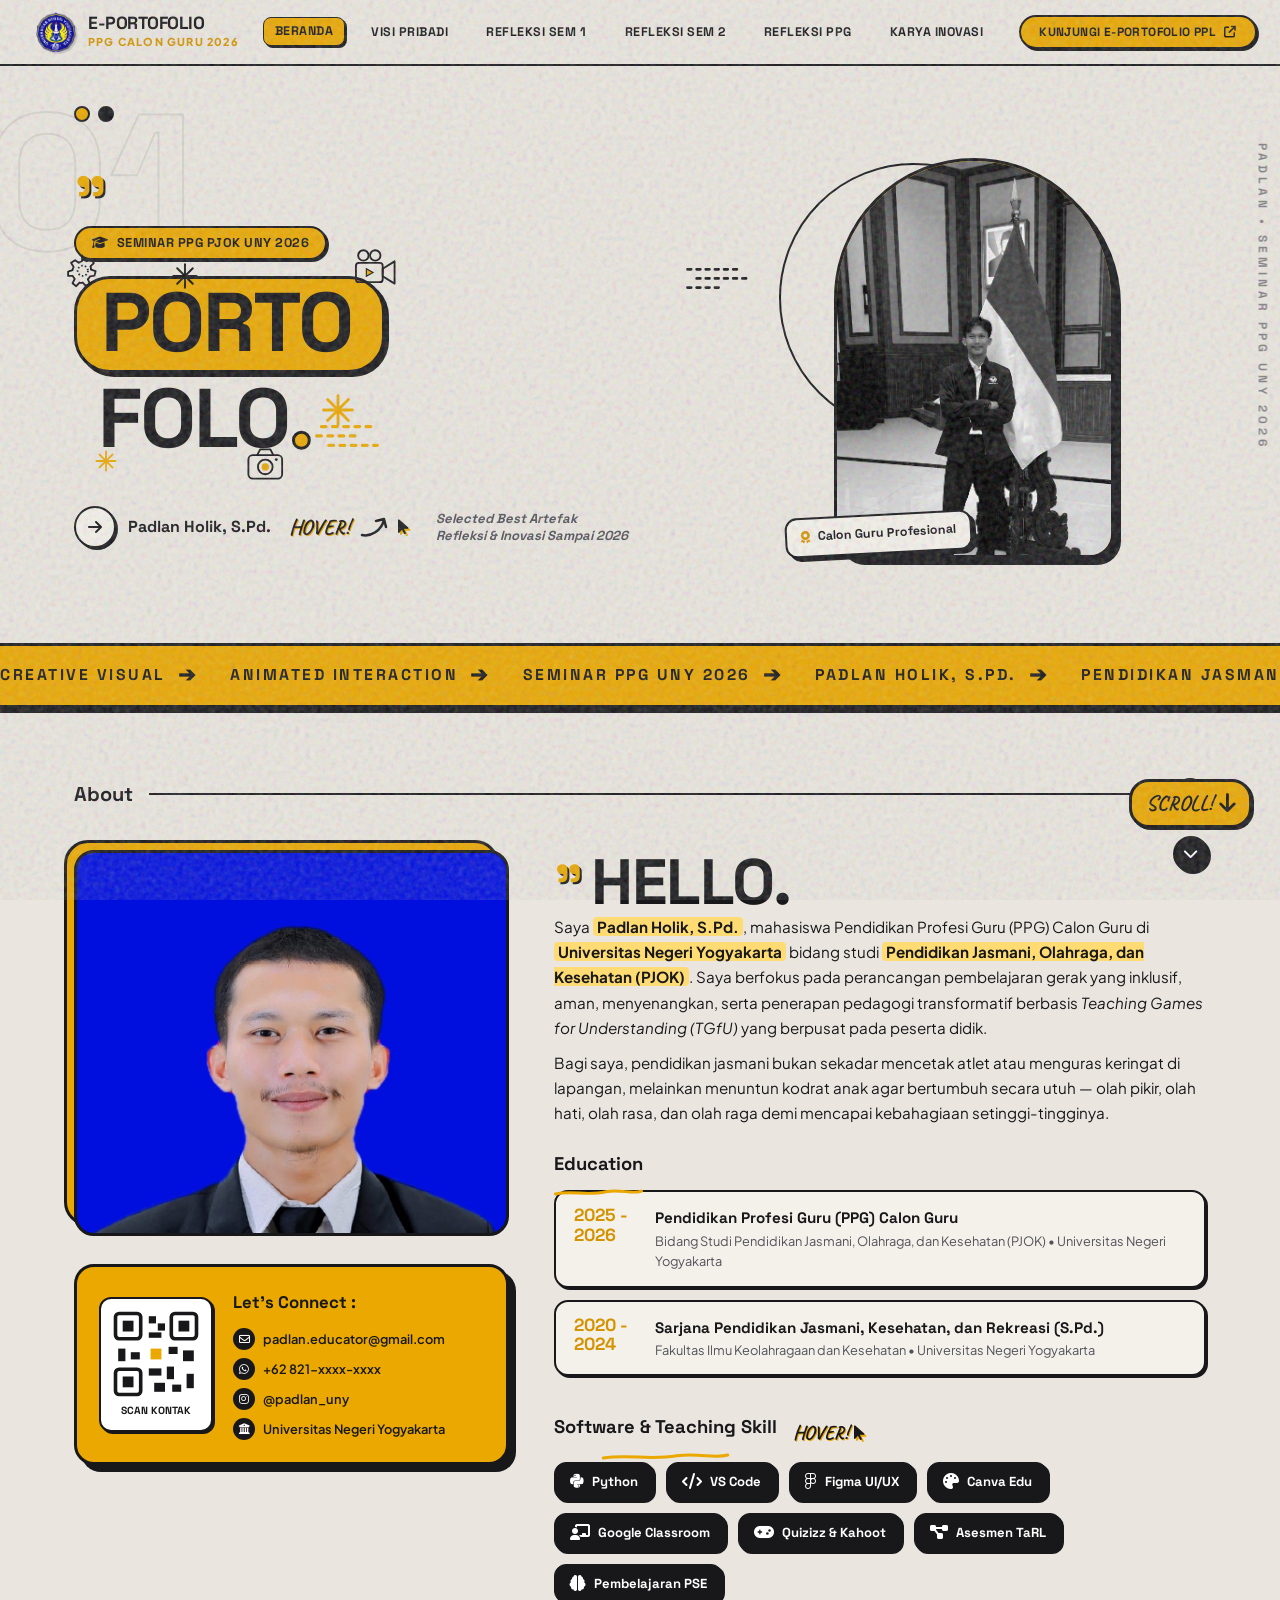
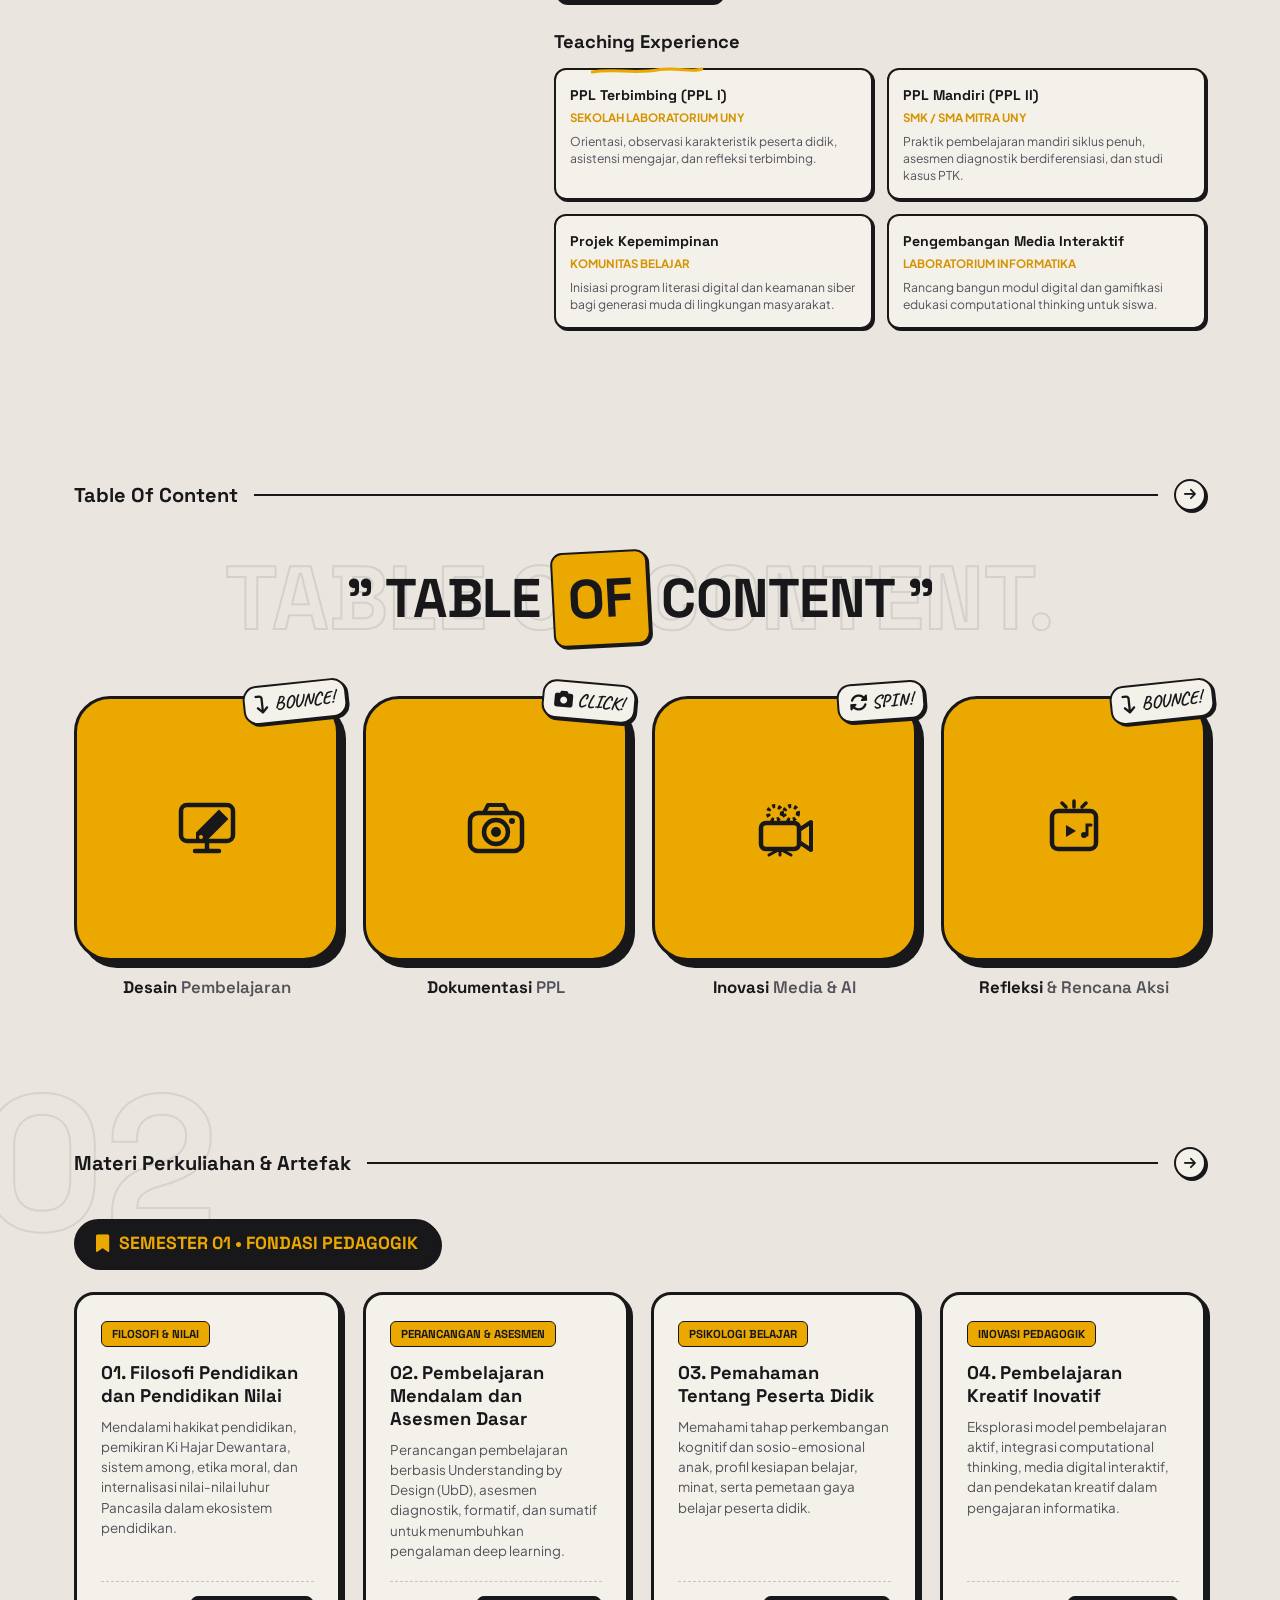
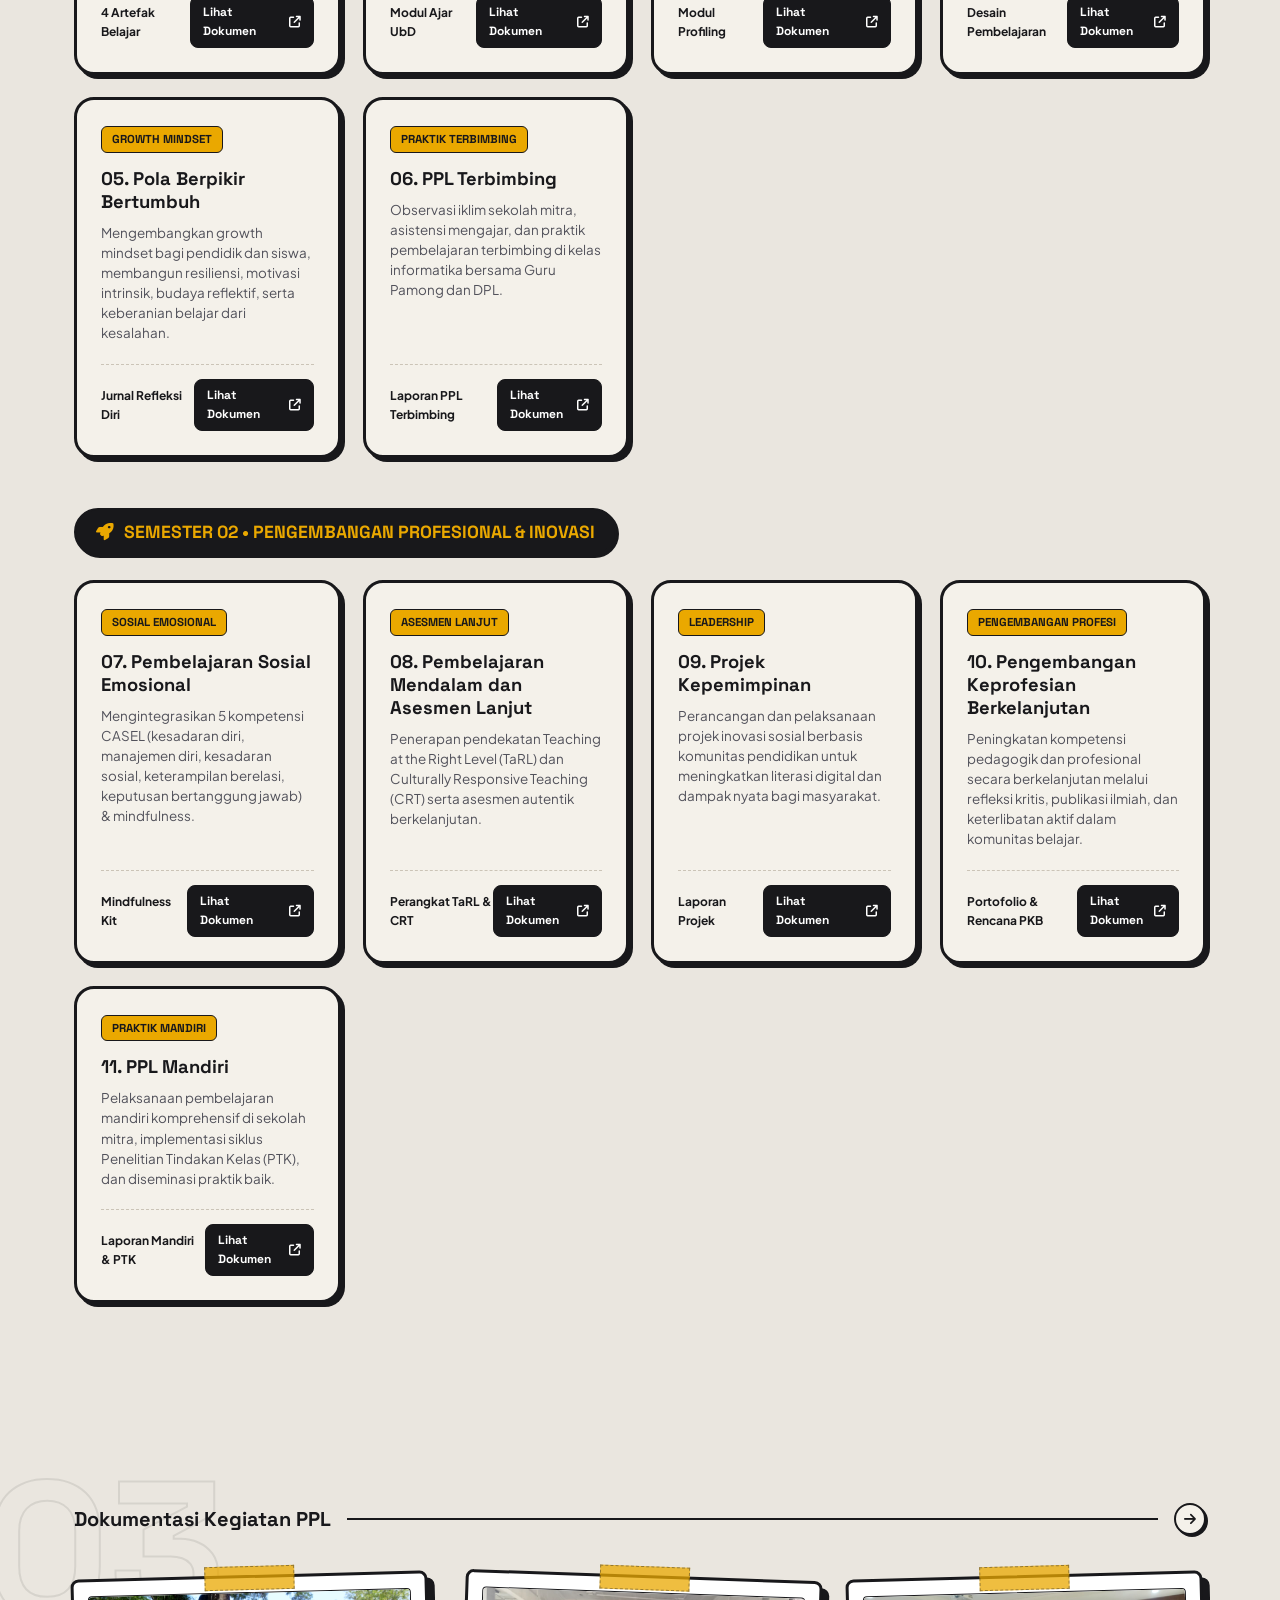
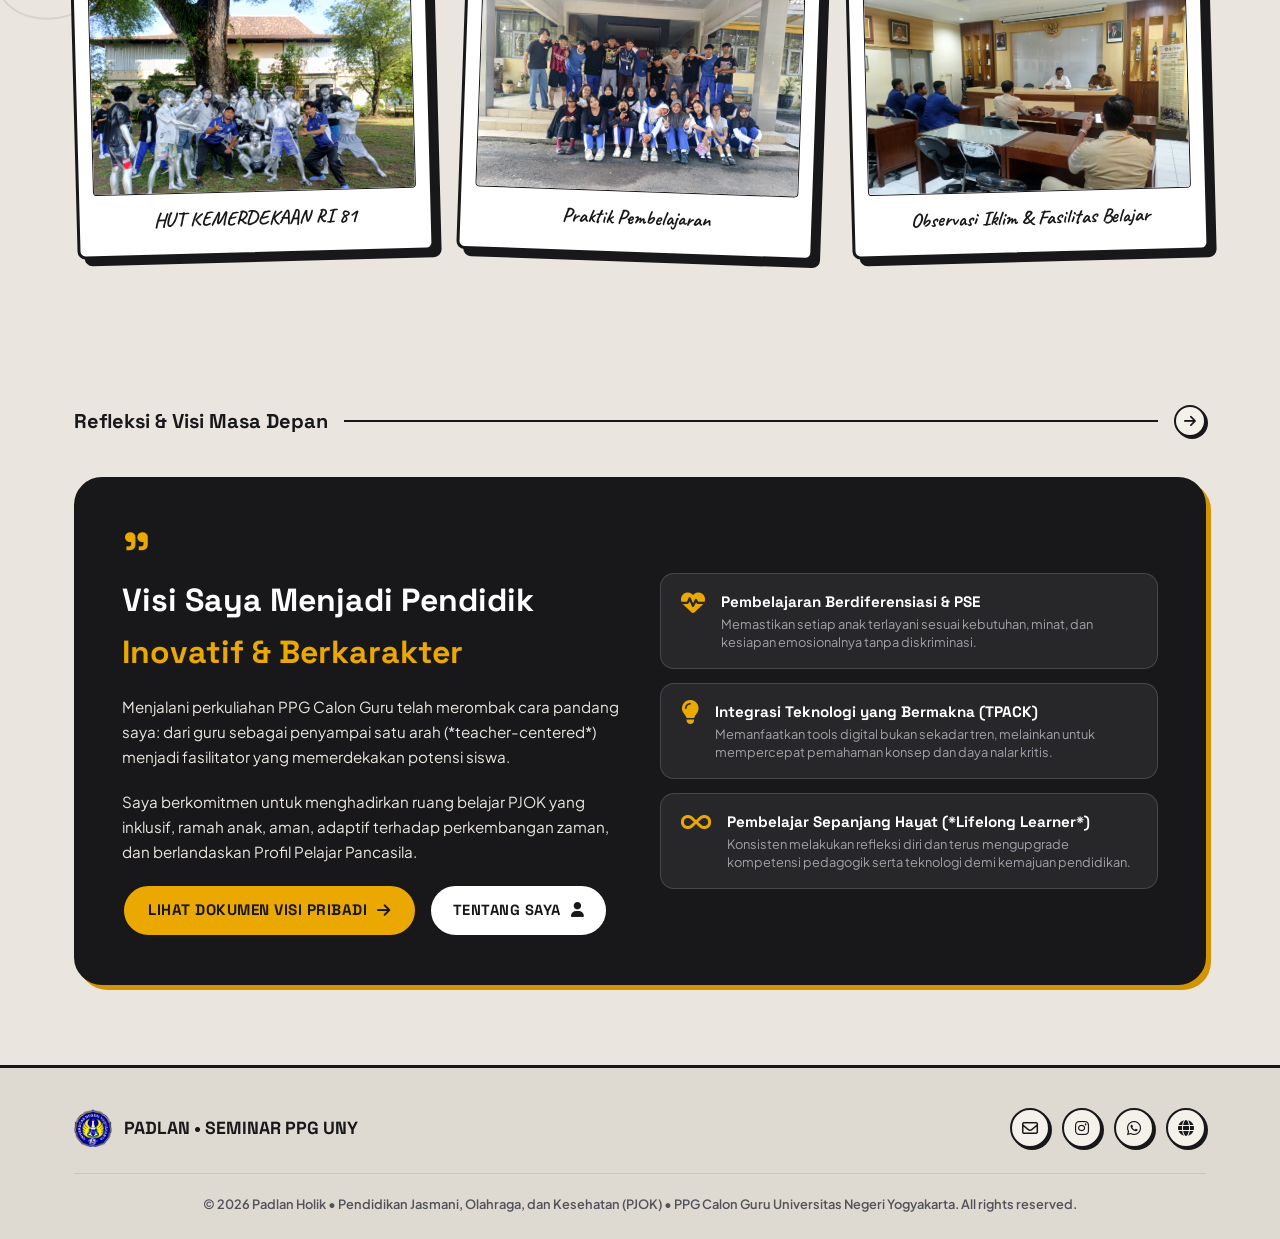
==== commit b6d21bcd: "Update1" ====
--- a/index.html
+++ b/index.html
@@ -229,7 +229,7 @@
               <div class="about-photo-card">
                 <div class="about-photo-bg"></div>
                 <div class="about-photo-wrapper">
-                  <img src="images/ganteng.png" alt="Padlan" class="about-photo-img" />
+                  <img src="images/profil_padlan.jpg?v=2" alt="Padlan Holik, S.Pd." class="about-photo-img" loading="eager" />
                 </div>
               </div>
 
@@ -716,50 +716,30 @@
             <div class="polaroid-card" data-index="0">
               <div class="polaroid-tape"></div>
               <div class="polaroid-img-wrapper">
-                <img src="images/penerjunan_ppl.jpeg" alt="Penerjunan PPL" />
+                <img src="images/HUT RI.jpeg" alt="Penerjunan PPL" />
                 <span class="polaroid-zoom-hint"><i class="fa-solid fa-magnifying-glass-plus"></i> LIHAT FULL</span>
               </div>
-              <p class="polaroid-caption">Penerjunan & Orientasi Sekolah Mitra</p>
+              <p class="polaroid-caption">HUT KEMERDEKAAN RI 81</p>
             </div>
 
             <!-- Polaroid 2 -->
             <div class="polaroid-card" data-index="1">
               <div class="polaroid-tape"></div>
               <div class="polaroid-img-wrapper">
-                <img src="images/praktik1.jpeg" alt="Praktik Mengajar di Kelas" />
+                <img src="images/Pembelajaran.jpeg" alt="Praktik Mengajar di Kelas" />
                 <span class="polaroid-zoom-hint"><i class="fa-solid fa-magnifying-glass-plus"></i> LIHAT FULL</span>
               </div>
-              <p class="polaroid-caption">Praktik Interaktif di Lab Komputer</p>
+              <p class="polaroid-caption">Praktik Pembelajaran</p>
             </div>
 
             <!-- Polaroid 3 -->
             <div class="polaroid-card" data-index="2">
               <div class="polaroid-tape"></div>
               <div class="polaroid-img-wrapper">
-                <img src="images/Observasi-lingkungan.jpeg" alt="Observasi Sekolah" />
+                <img src="images/Penerjunan.jpeg" alt="Observasi Sekolah" />
                 <span class="polaroid-zoom-hint"><i class="fa-solid fa-magnifying-glass-plus"></i> LIHAT FULL</span>
               </div>
               <p class="polaroid-caption">Observasi Iklim & Fasilitas Belajar</p>
-            </div>
-
-            <!-- Polaroid 4 -->
-            <div class="polaroid-card" data-index="3">
-              <div class="polaroid-tape"></div>
-              <div class="polaroid-img-wrapper">
-                <img src="images/Foto_bareng.jpeg" alt="Kolaborasi Dosen & Guru Pamong" />
-                <span class="polaroid-zoom-hint"><i class="fa-solid fa-magnifying-glass-plus"></i> LIHAT FULL</span>
-              </div>
-              <p class="polaroid-caption">Kolaborasi Bersama Guru Pamong</p>
-            </div>
-
-            <!-- Polaroid 5 -->
-            <div class="polaroid-card" data-index="4">
-              <div class="polaroid-tape"></div>
-              <div class="polaroid-img-wrapper">
-                <img src="images/evaluasi.jpeg" alt="Evaluasi dan Refleksi" />
-                <span class="polaroid-zoom-hint"><i class="fa-solid fa-magnifying-glass-plus"></i> LIHAT FULL</span>
-              </div>
-              <p class="polaroid-caption">Refleksi & Evaluasi Berkala</p>
             </div>
           </div>
         </div>
@@ -780,7 +760,7 @@
                 <span class="quote-mark" style="font-size: 3.5rem">”</span>
                 <h3>Visi Saya Menjadi Pendidik <span>Inovatif & Berkarakter</span></h3>
                 <p>Menjalani perkuliahan PPG Calon Guru telah merombak cara pandang saya: dari guru sebagai penyampai satu arah (*teacher-centered*) menjadi fasilitator yang memerdekakan potensi siswa.</p>
-                <p>Saya berkomitmen untuk menghadirkan ruang belajar informatika yang ramah anak, adaptif terhadap perkembangan kecerdasan buatan, dan berlandaskan Profil Pelajar Pancasila.</p>
+                <p>Saya berkomitmen untuk menghadirkan ruang belajar PJOK yang inklusif, ramah anak, aman, adaptif terhadap perkembangan zaman, dan berlandaskan Profil Pelajar Pancasila.</p>
                 <div style="display: flex; gap: 12px; flex-wrap: wrap; margin-top: 16px">
                   <a href="visi.html" class="btn-primary">
                     <span>Lihat Dokumen Visi Pribadi</span>
--- a/css/style.css
+++ b/css/style.css
@@ -1024,16 +1024,15 @@
 
 .about-photo-img {
   width: 100%;
-  height: 360px;
+  height: 380px;
   object-fit: cover;
-  object-position: top;
+  object-position: center top;
   display: block;
-  filter: grayscale(100%) contrast(120%);
-  transition: var(--transition);
+  transition: transform var(--transition), filter var(--transition);
 }
 
 .about-photo-card:hover .about-photo-img {
-  filter: grayscale(0%) contrast(105%);
+  transform: scale(1.03);
 }
 
 /* Kontak Card (Let's Work Together) dengan QR Code */
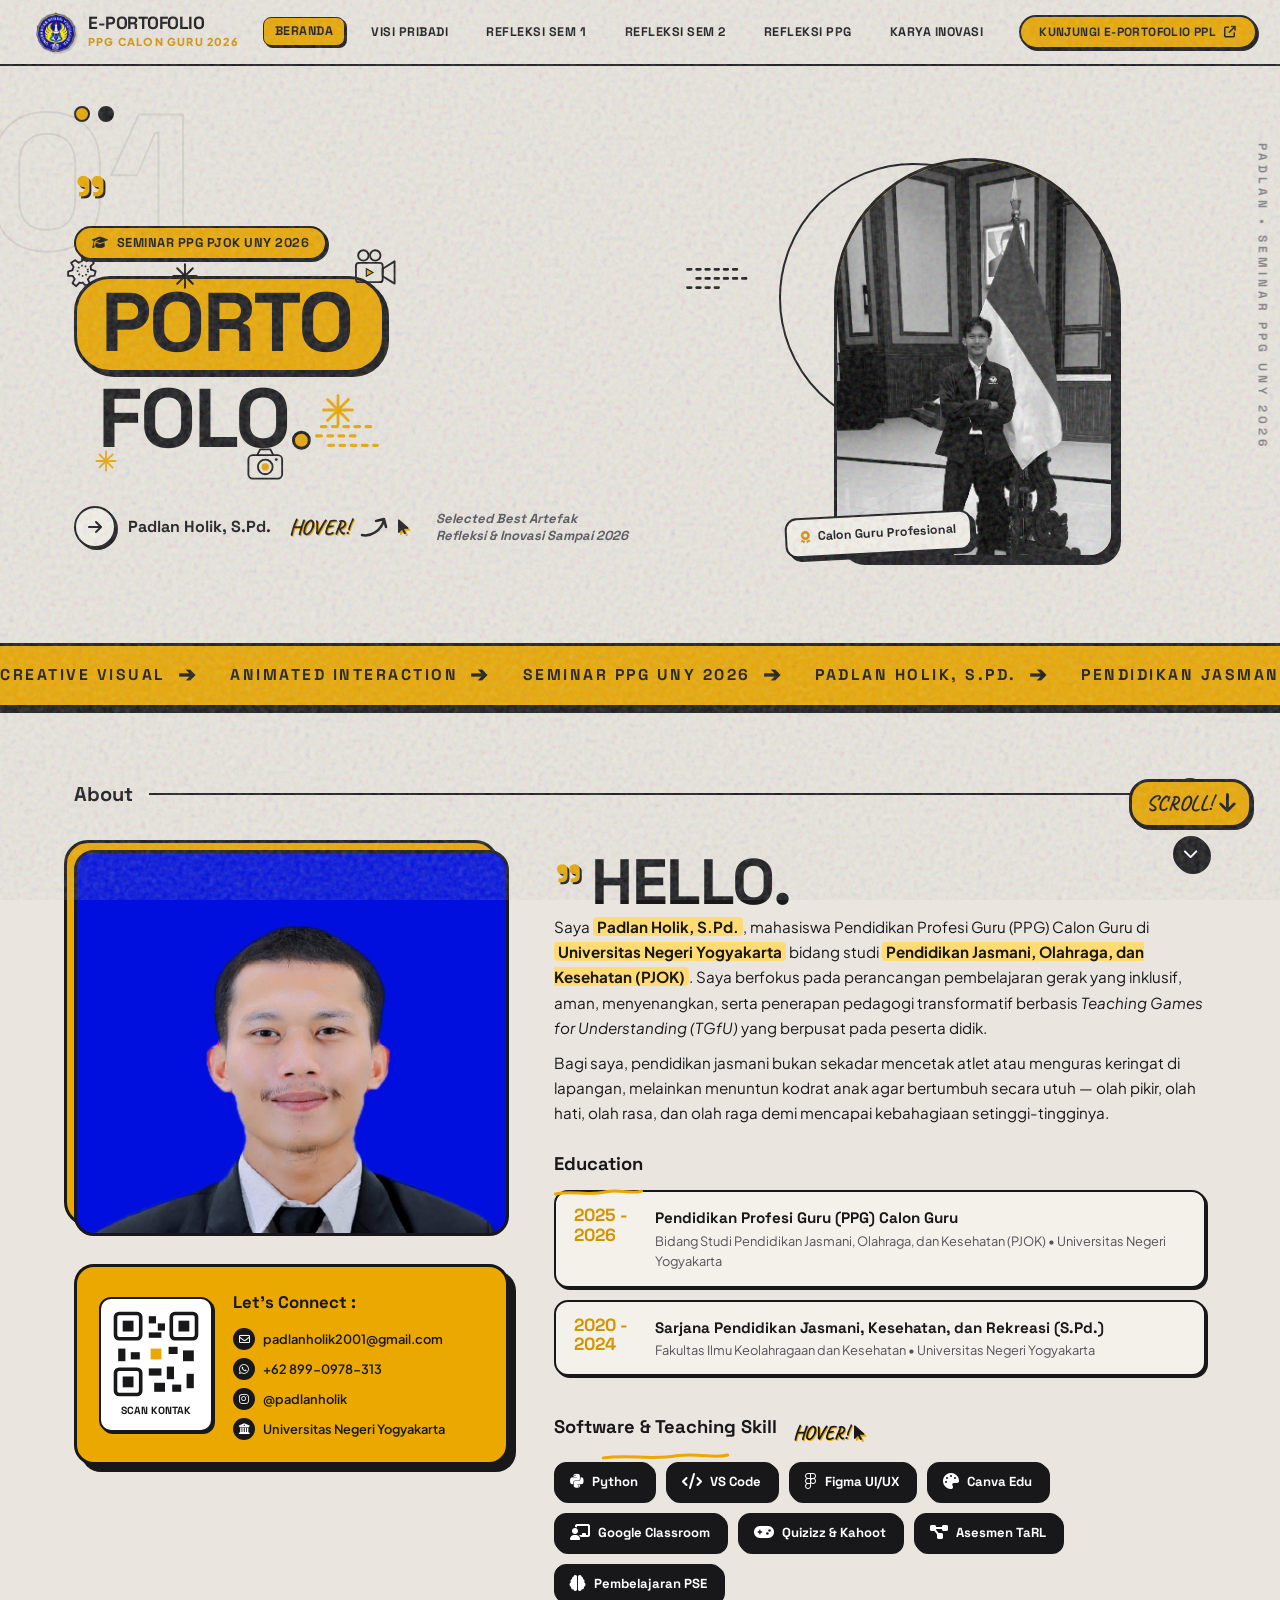
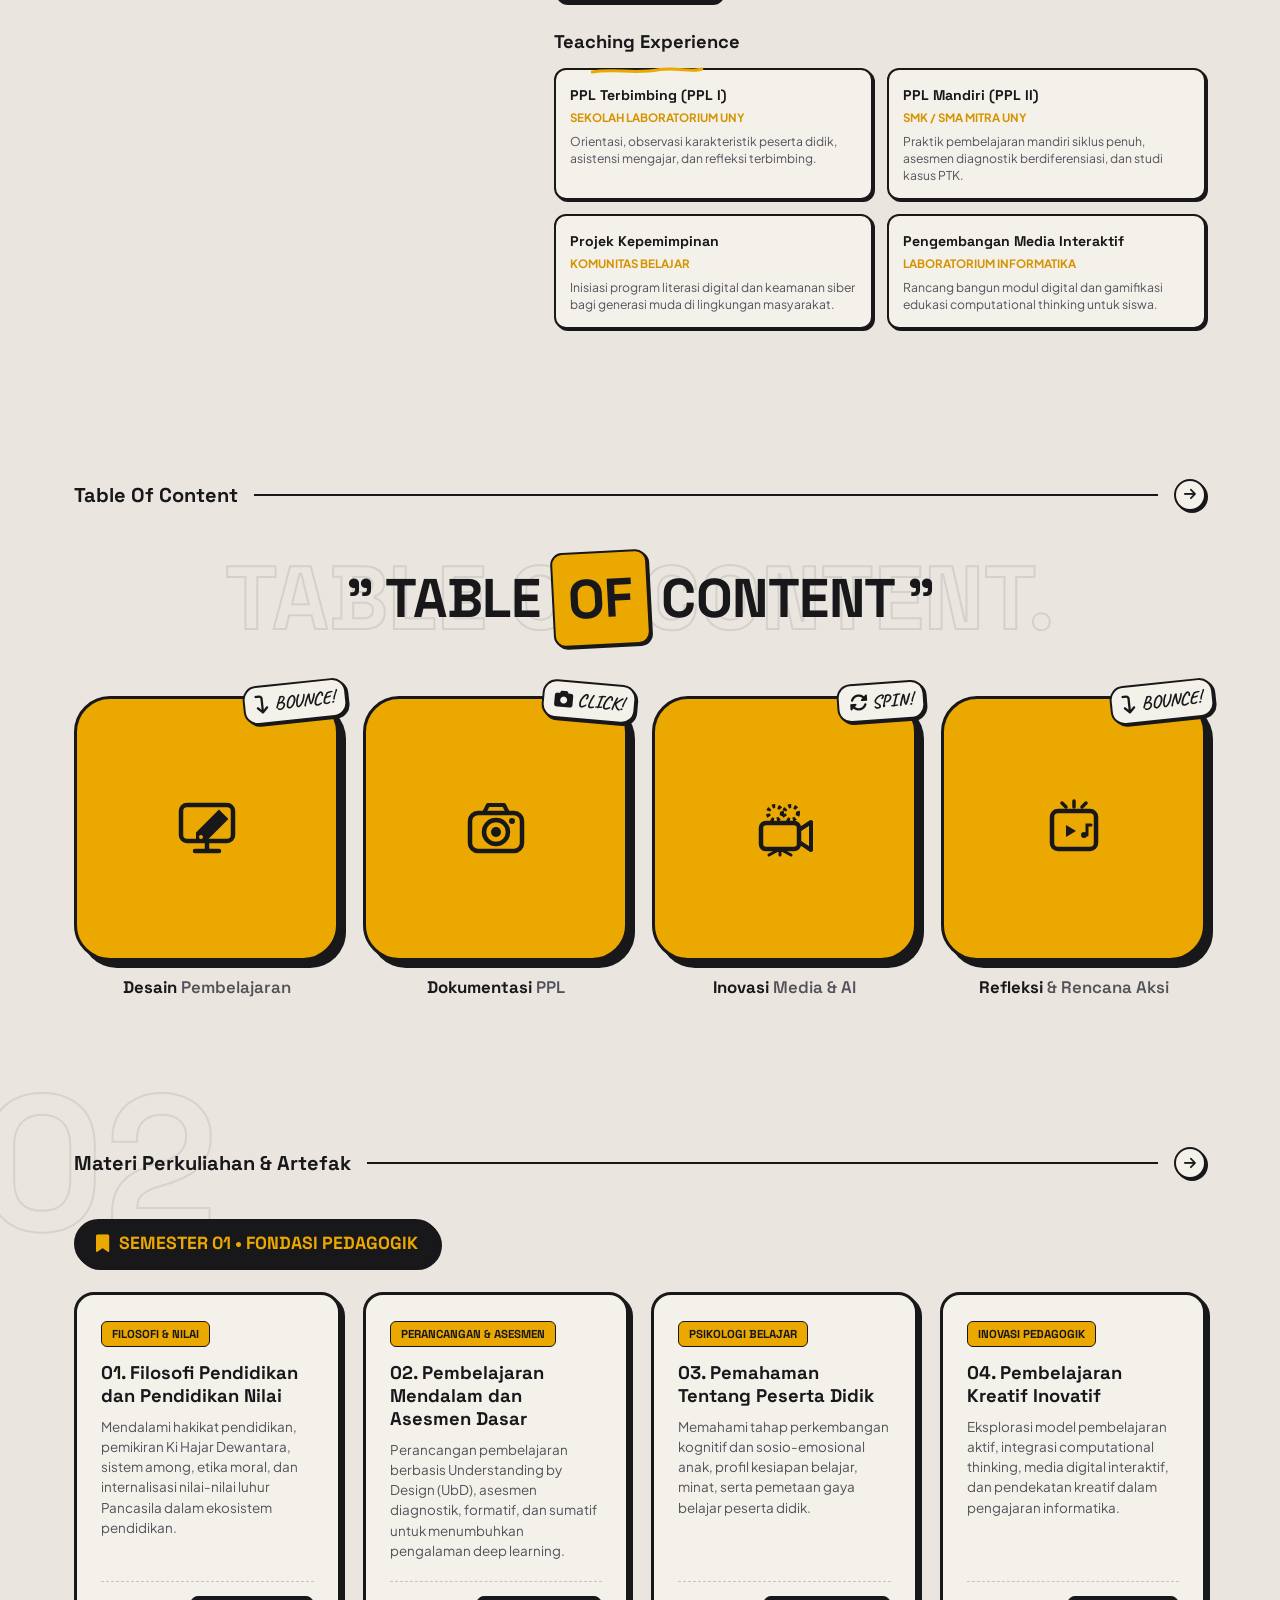
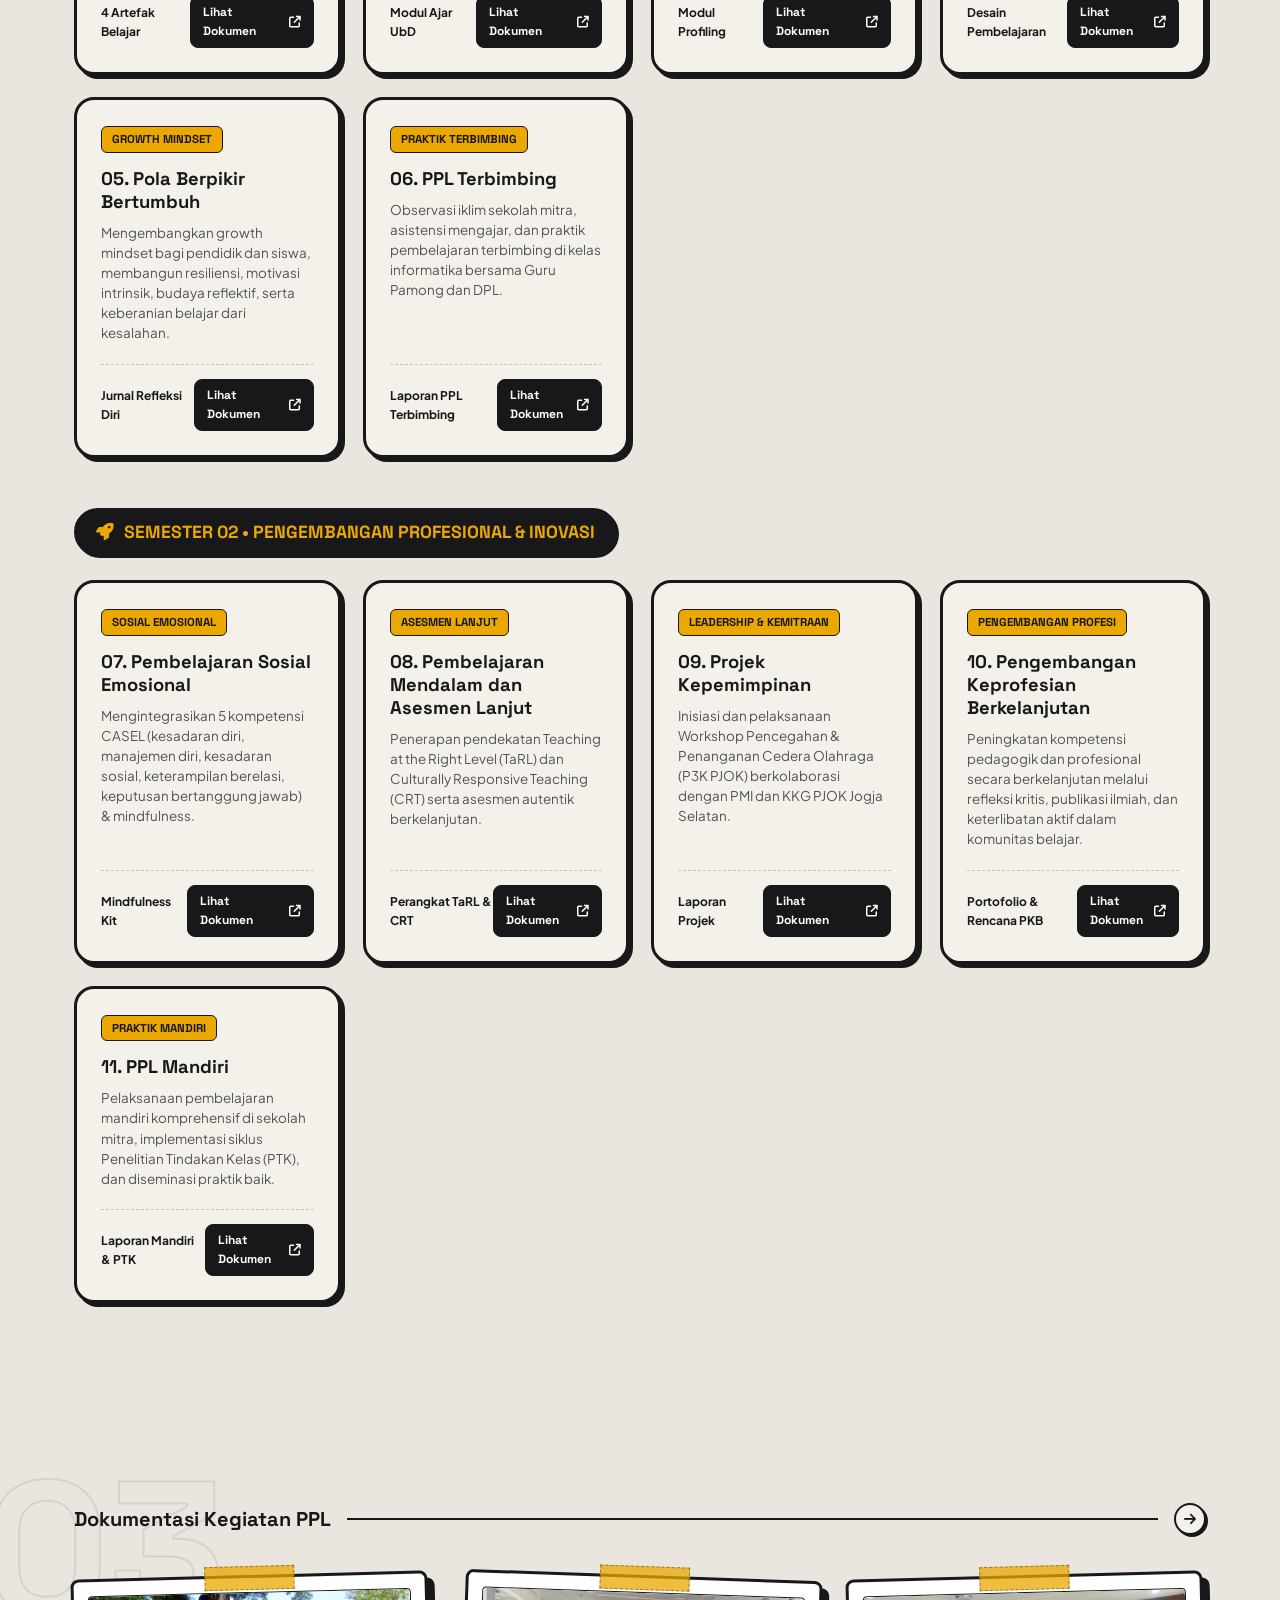
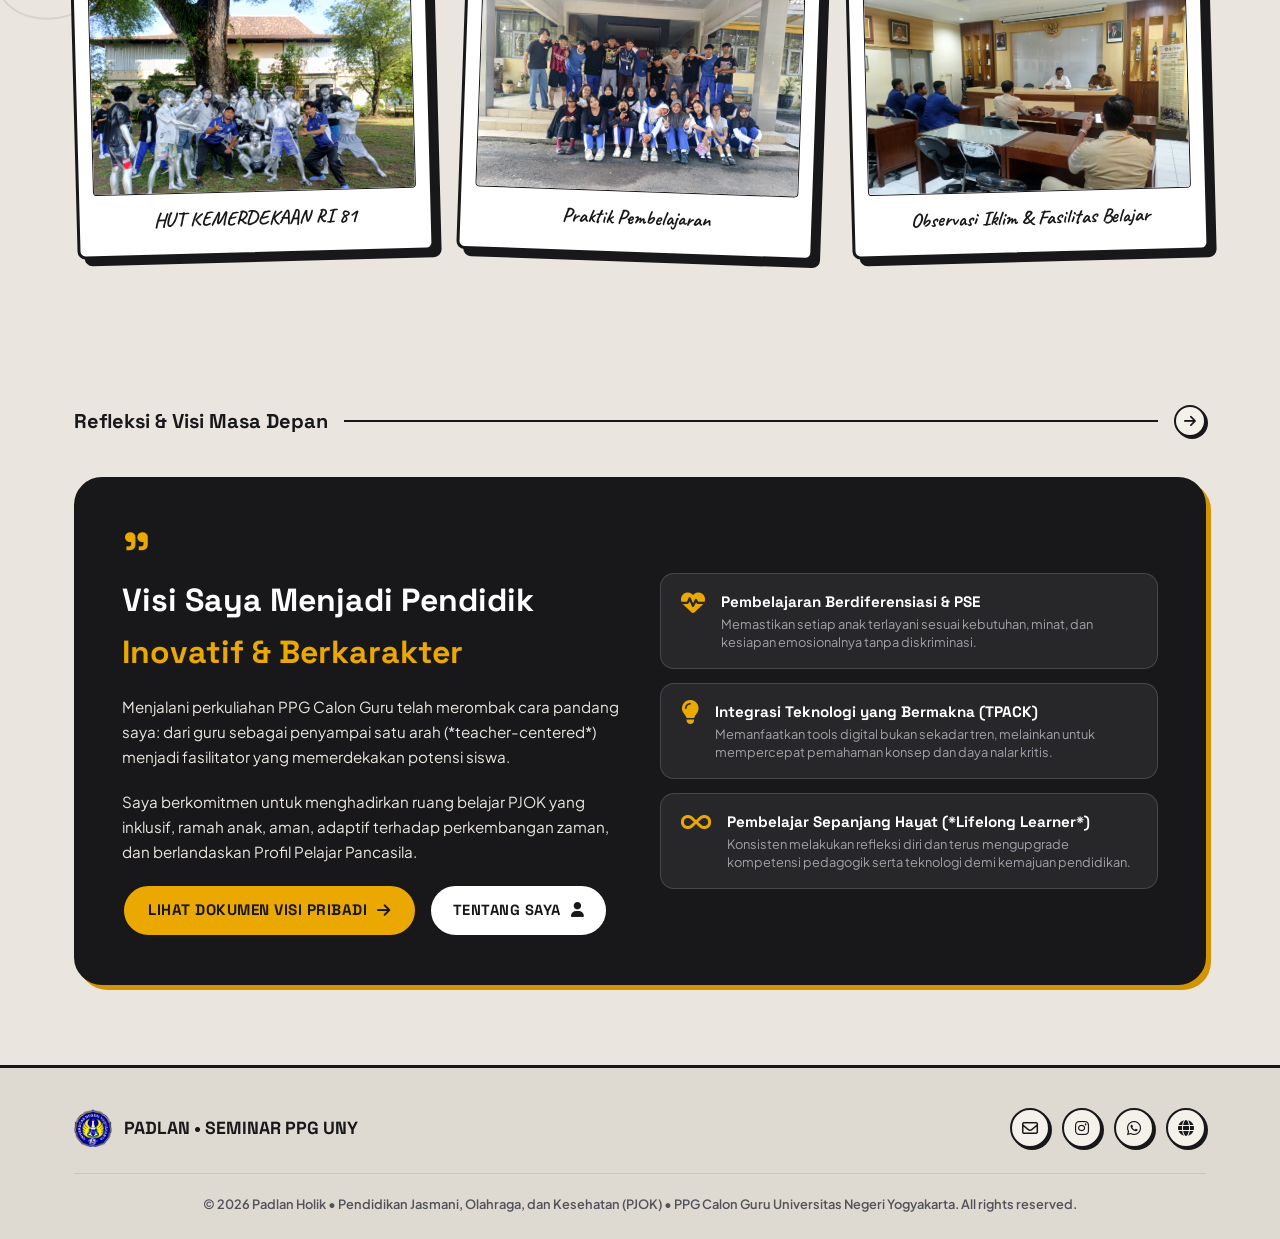
==== commit 11bc5c48: "Update.4" ====
--- a/index.html
+++ b/index.html
@@ -72,7 +72,7 @@
           <div class="hero-grid">
             <!-- Sisi Kiri: Judul Raksasa & Doodles -->
             <div class="hero-left">
-              <span class="quote-mark">”</span>
+              <span class="quote-mark">"</span>
 
               <div class="hero-badge-wrapper">
                 <span class="hero-pill-badge"> <i class="fa-solid fa-graduation-cap"></i> SEMINAR PPG PJOK UNY 2026 </span>
@@ -269,16 +269,16 @@
                   <h4 class="contact-title">Let's Connect :</h4>
                   <div class="contact-item">
                     <i class="fa-regular fa-envelope"></i>
-                    <span>padlan.educator@gmail.com</span>
-                  </div>
-                  <div class="contact-item">
+                    <span>padlanholik2001@gmail.com</span>
+                  </div>
+                  <a href="https://wa.me/628990978313" target="_blank" class="contact-item" style="color: inherit; text-decoration: none">
                     <i class="fa-brands fa-whatsapp"></i>
-                    <span>+62 821-xxxx-xxxx</span>
-                  </div>
-                  <div class="contact-item">
+                    <span>+62 899-0978-313</span>
+                  </a>
+                  <a href="https://www.instagram.com/padlanholik/" target="_blank" class="contact-item" style="color: inherit; text-decoration: none">
                     <i class="fa-brands fa-instagram"></i>
-                    <span>@padlan_uny</span>
-                  </div>
+                    <span>@padlanholik</span>
+                  </a>
                   <div class="contact-item">
                     <i class="fa-solid fa-building-columns"></i>
                     <span>Universitas Negeri Yogyakarta</span>
@@ -291,15 +291,17 @@
             <div class="about-right">
               <div>
                 <div class="about-hello-row">
-                  <span class="quote-mark" style="font-size: 3.5rem">”</span>
+                  <span class="quote-mark" style="font-size: 3.5rem">"</span>
                   <h3 class="about-hello-title">HELLO.</h3>
                 </div>
                 <p class="about-bio-text">
-                  Saya <strong>Padlan Holik, S.Pd.</strong>, mahasiswa Pendidikan Profesi Guru (PPG) Calon Guru di <strong>Universitas Negeri Yogyakarta</strong> bidang studi <strong>Pendidikan Jasmani, Olahraga, dan Kesehatan (PJOK)</strong>. Saya berfokus pada perancangan
-                  pembelajaran gerak yang inklusif, aman, menyenangkan, serta penerapan pedagogi transformatif berbasis <em>Teaching Games for Understanding (TGfU)</em> yang berpusat pada peserta didik.
+                  Saya <strong>Padlan Holik, S.Pd.</strong>, mahasiswa Pendidikan Profesi Guru (PPG) Calon Guru di <strong>Universitas Negeri Yogyakarta</strong> bidang studi
+                  <strong>Pendidikan Jasmani, Olahraga, dan Kesehatan (PJOK)</strong>. Saya berfokus pada perancangan pembelajaran gerak yang inklusif, aman, menyenangkan, serta penerapan pedagogi transformatif berbasis
+                  <em>Teaching Games for Understanding (TGfU)</em> yang berpusat pada peserta didik.
                 </p>
                 <p class="about-bio-text" style="margin-top: 10px">
-                  Bagi saya, pendidikan jasmani bukan sekadar mencetak atlet atau menguras keringat di lapangan, melainkan menuntun kodrat anak agar bertumbuh secara utuh — olah pikir, olah hati, olah rasa, dan olah raga demi mencapai kebahagiaan setinggi-tingginya.
+                  Bagi saya, pendidikan jasmani bukan sekadar mencetak atlet atau menguras keringat di lapangan, melainkan menuntun kodrat anak agar bertumbuh secara utuh — olah pikir, olah hati, olah rasa, dan olah raga demi mencapai
+                  kebahagiaan setinggi-tingginya.
                 </p>
               </div>
 
@@ -652,9 +654,9 @@
               <!-- Card 9 -->
               <div class="course-card">
                 <div>
-                  <span class="course-card-tag">Leadership</span>
+                  <span class="course-card-tag">Leadership & Kemitraan</span>
                   <h4>09. Projek Kepemimpinan</h4>
-                  <p>Perancangan dan pelaksanaan projek inovasi sosial berbasis komunitas pendidikan untuk meningkatkan literasi digital dan dampak nyata bagi masyarakat.</p>
+                  <p>Inisiasi dan pelaksanaan Workshop Pencegahan & Penanganan Cedera Olahraga (P3K PJOK) berkolaborasi dengan PMI dan KKG PJOK Jogja Selatan.</p>
                 </div>
                 <div class="course-card-footer">
                   <span style="font-size: 0.75rem; font-weight: 700">Laporan Projek</span>
@@ -814,9 +816,9 @@
           </div>
 
           <div class="footer-socials">
-            <a href="mailto:padlan.educator@gmail.com" class="social-circle-btn" title="Email"><i class="fa-regular fa-envelope"></i></a>
-            <a href="https://instagram.com" target="_blank" class="social-circle-btn" title="Instagram"><i class="fa-brands fa-instagram"></i></a>
-            <a href="https://wa.me/" target="_blank" class="social-circle-btn" title="WhatsApp"><i class="fa-brands fa-whatsapp"></i></a>
+            <a href="mailto:padlanholik2001@gmail.com" class="social-circle-btn" title="Email"><i class="fa-regular fa-envelope"></i></a>
+            <a href="https://www.instagram.com/padlanholik/" target="_blank" class="social-circle-btn" title="Instagram"><i class="fa-brands fa-instagram"></i></a>
+            <a href="https://wa.me/628990978313" target="_blank" class="social-circle-btn" title="WhatsApp"><i class="fa-brands fa-whatsapp"></i></a>
             <a href="https://e-portofolio-ppg-padlan.vercel.app/" target="_blank" class="social-circle-btn" title="E-Portofolio Eksternal"><i class="fa-solid fa-globe"></i></a>
           </div>
         </div>
